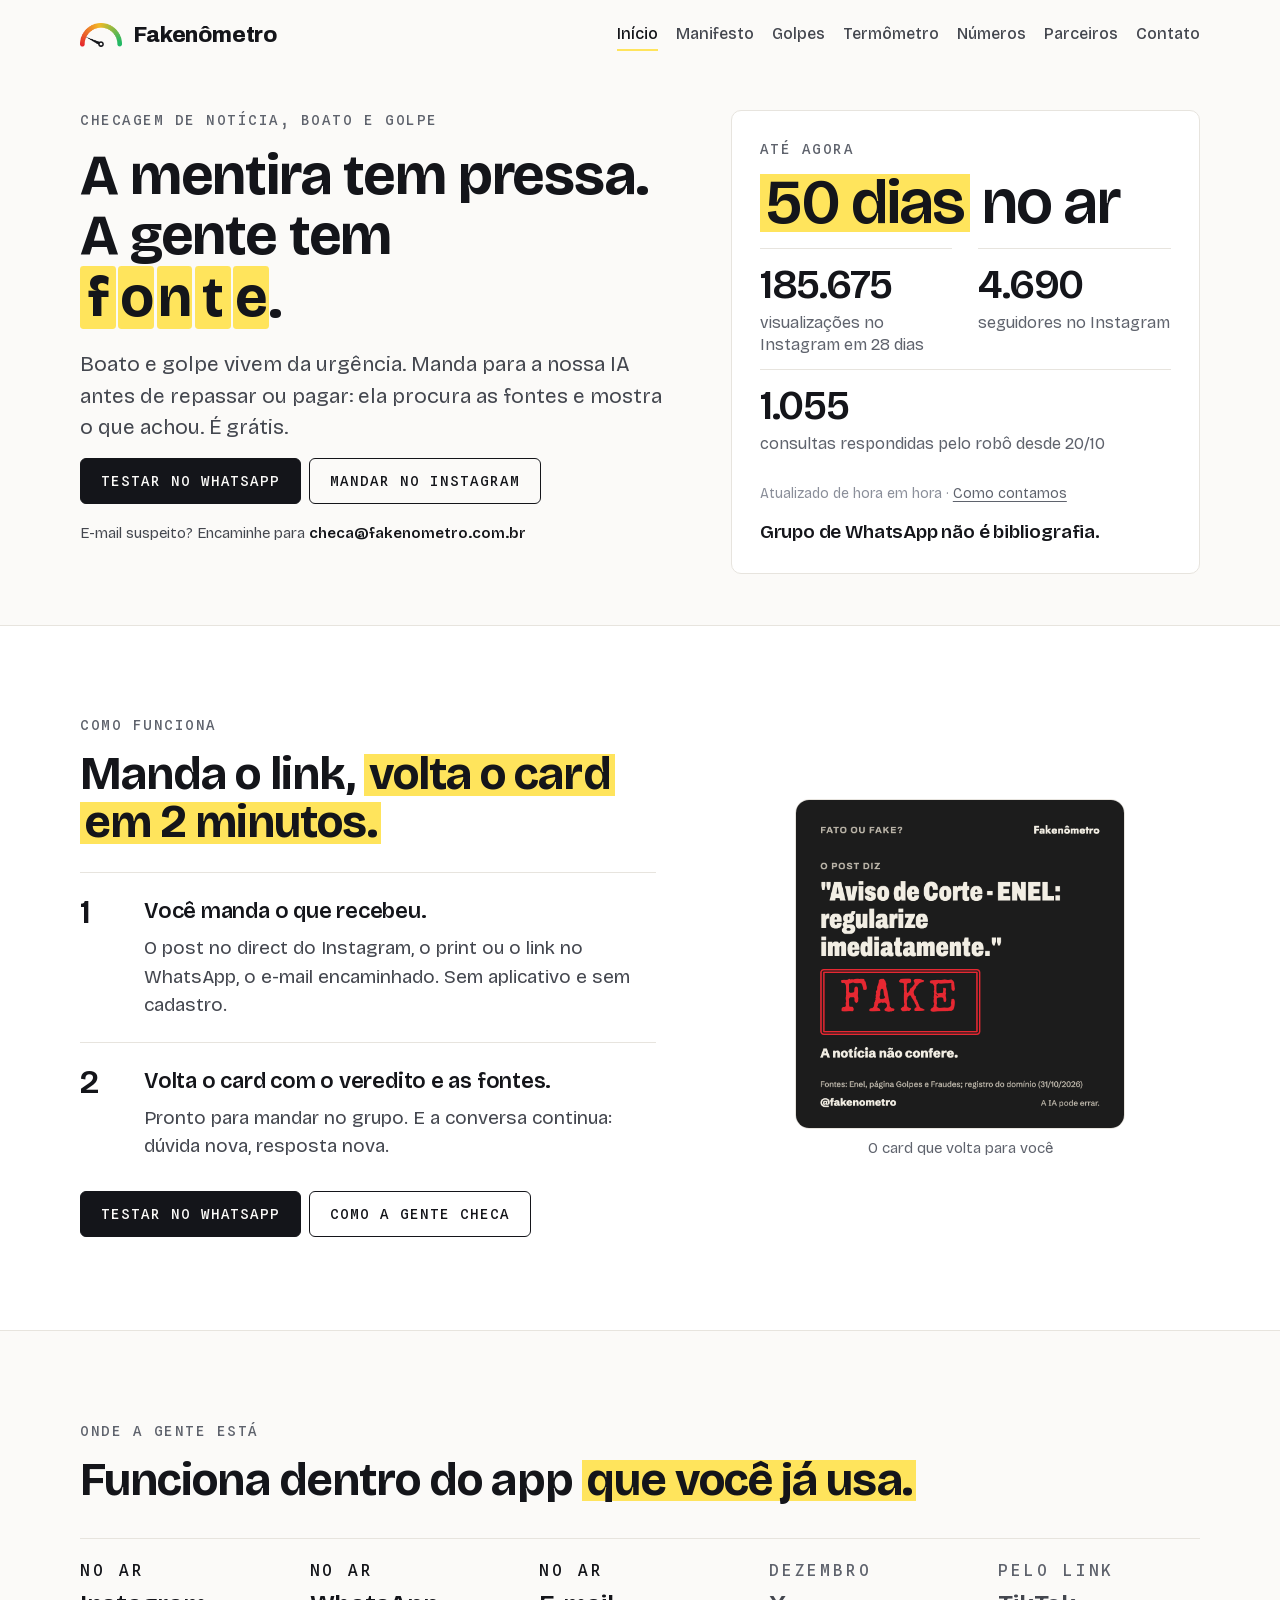
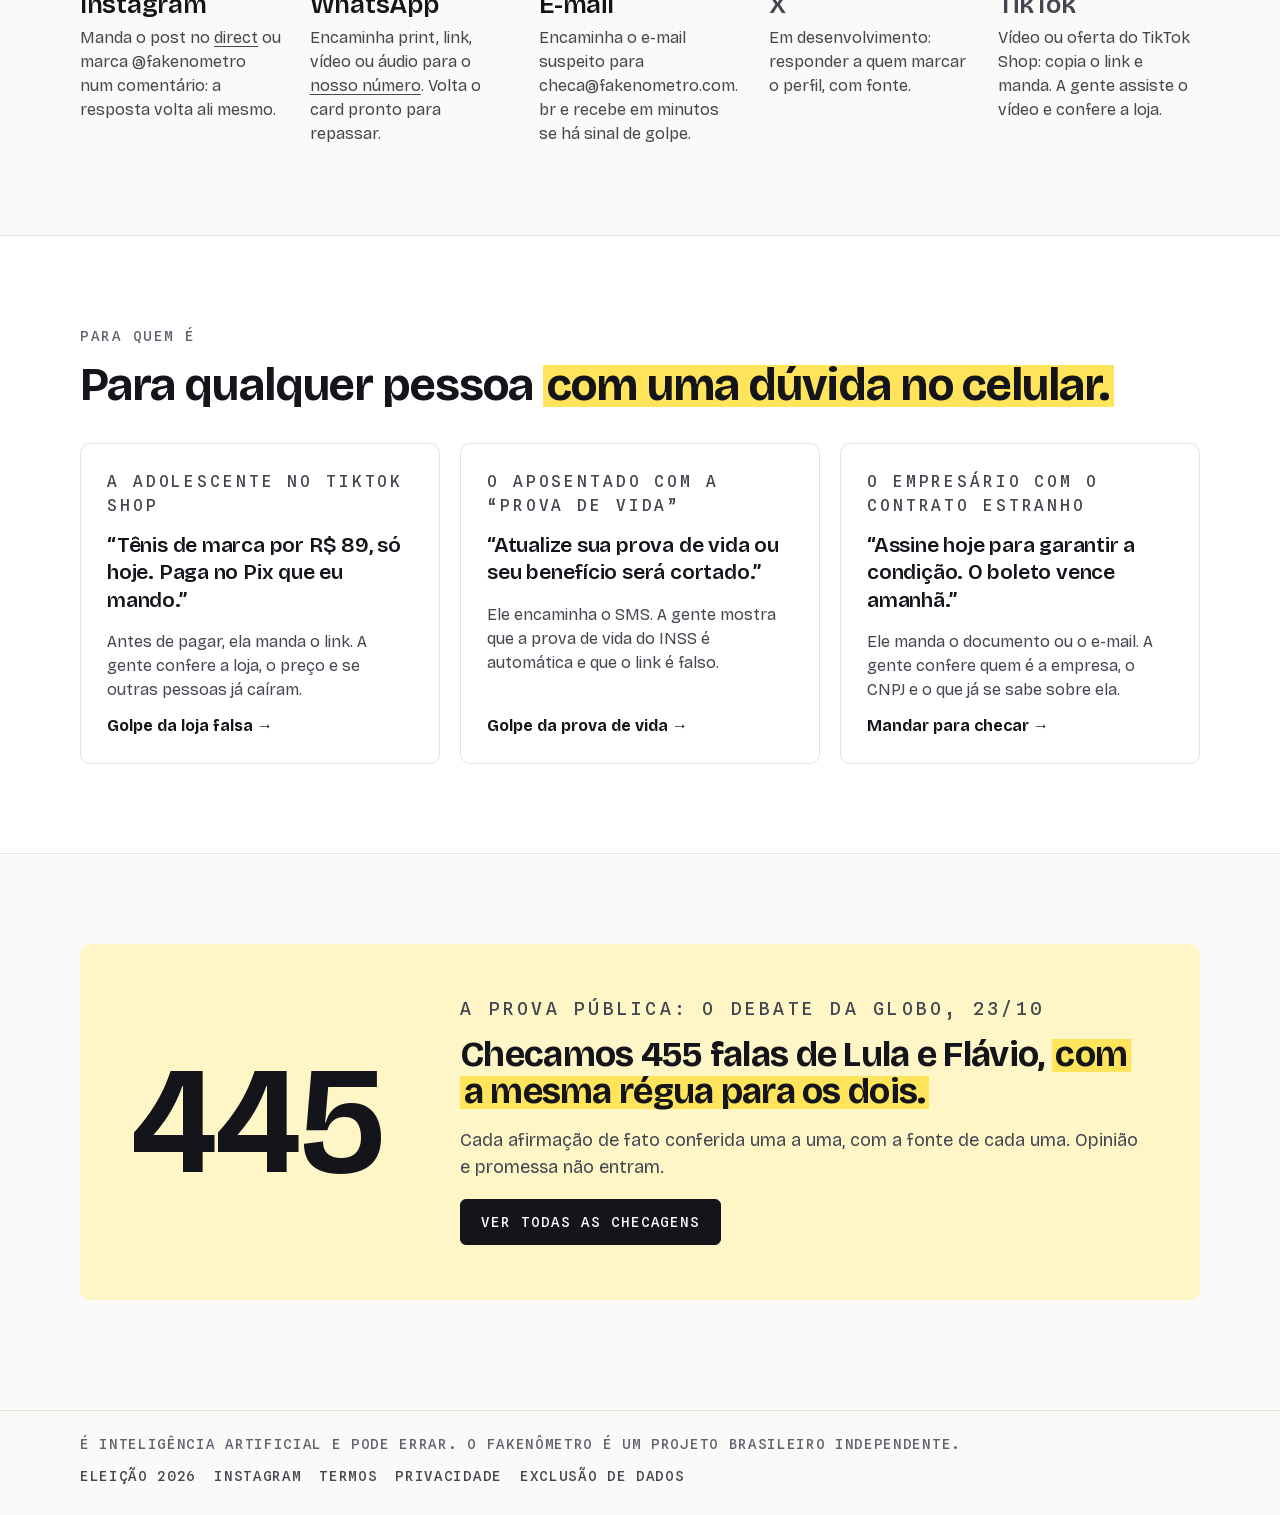
==== index.html @ 074a89de "Ajustes de 19/11 à tarde: notas em texto, Testa aí simples, rodapés menores, parceiros, contato; gol" ====
<!doctype html>
<html lang="pt-BR"><head><meta charset="utf-8">
<meta name="viewport" content="width=device-width,initial-scale=1">
<meta name="color-scheme" content="light only">
<title>Fakenômetro</title>
<meta name="facebook-domain-verification" content="pnf70wn1ixz6p786dz6t7g1vquiz16">
<meta name="description" content="Boato e golpe vivem da urgência. Manda para a nossa IA antes de repassar ou pagar: ela procura as fontes e mostra o que achou. É grátis.">
<meta property="og:title" content="Fakenômetro"><meta property="og:description" content="Boato e golpe vivem da urgência. Manda para a nossa IA antes de repassar ou pagar: ela procura as fontes e mostra o que achou. É grátis.">
<meta property="og:image" content="https://fakenometro.com.br/marca/capa.png">
<link rel="icon" href="/marca/icone-192.png"><link rel="apple-touch-icon" href="/marca/icone-192.png">
<script>document.documentElement.classList.add("js")</script>
<link rel="stylesheet" href="/marca/fontes/fontes.css">
<link rel="stylesheet" href="/estilo.css">
<script src="/site.js" defer></script>
</head><body>
<header class="topo"><a class="marca" href="/"><img src="/marca/termometro.png" alt="" width="42" height="24">Fakenômetro</a>
<nav class="menu" aria-label="Seções">
<a href="/" class="ativo">Início</a><a href="/manifesto">Manifesto</a><a href="/golpes/">Golpes</a><a href="/termometro/">Termômetro</a><a href="/numeros/">Números</a><a href="/parceiros/">Parceiros</a><a href="/contato/">Contato</a>
</nav></header>
<main>
<section class="capa"><div>
<p class="etiqueta">Checagem de notícia, boato e golpe</p>
<h1>A mentira tem pressa.<br>A gente tem <span class="letreiro-c"><span class="letreiro" id="fx" aria-label="fonte"><i>f</i><i>o</i><i>n</i><i>t</i><i>e</i></span>.</span></h1>
<p class="sub">Boato e golpe vivem da urgência. Manda para a nossa IA antes de repassar ou pagar: ela procura as fontes e mostra o que achou. É grátis.</p>
<a class="botao" href="https://wa.me/5511925338619">Testar no WhatsApp</a><a class="botao sec" href="https://ig.me/m/fakenometro">Mandar no Instagram</a>
<p class="mini" style="margin-top:14px;overflow-wrap:anywhere">E-mail suspeito? Encaminhe para <b>checa@fakenometro.com.br</b></p>
</div><div class="cx">
<p class="etiqueta">Até agora</p>
<div class="contagem">
<div><b><span class="mt"><span id="dias">33</span> dias</span> no ar</b></div>
<div><b id="vis">184.101</b><span>visualizações no Instagram em 28 dias</span></div>
<div><b id="seg">4.564</b><span>seguidores no Instagram</span></div>
<div style="grid-column:1/-1"><b id="cons">1.030</b><span>consultas respondidas pelo robô desde 20/10</span></div>
</div>
<p class="rod-q">Atualizado de hora em hora<span id="atual" hidden>18/11, 18:03</span> · <a href="/numeros/">Como contamos</a></p>
<p class="nota-t">Grupo de WhatsApp não é bibliografia.</p>
</div></section>

<section class="faixa branca"><div class="miolo como">
<div>
<p class="etiqueta">Como funciona</p>
<h2>Manda o link, <span class="mt">volta o card em 2 minutos.</span></h2>
<div class="passo-c" style="margin-top:26px"><span class="num">1</span><p><b>Você manda o que recebeu.</b>O post no direct do Instagram, o print ou o link no WhatsApp, o e-mail encaminhado. Sem aplicativo e sem cadastro.</p></div>
<div class="passo-c"><span class="num">2</span><p><b>Volta o card com o veredito e as fontes.</b>Pronto para mandar no grupo. E a conversa continua: dúvida nova, resposta nova.</p></div>
<a class="botao" href="https://wa.me/5511925338619" style="margin-top:8px">Testar no WhatsApp</a><a class="botao sec" href="/termometro/">Como a gente checa</a>
</div>
<div><figure class="card-ex"><img src="/marca/cards/card_fake.png" alt="Exemplo do card que o robô devolve" width="330"><figcaption>O card que volta para você</figcaption></figure></div>
</div></section>

<section class="faixa"><div class="miolo">
<p class="etiqueta">Onde a gente está</p>
<h2>Funciona dentro do app <span class="mt">que você já usa.</span></h2>
<div class="canais">
<div><p class="etiqueta">No ar</p><h3>Instagram</h3><p>Manda o post no <a href="https://ig.me/m/fakenometro">direct</a> ou marca @fakenometro num comentário: a resposta volta ali mesmo.</p></div>
<div><p class="etiqueta">No ar</p><h3>WhatsApp</h3><p>Encaminha print, link, vídeo ou áudio para o <a href="https://wa.me/5511925338619">nosso número</a>. Volta o card pronto para repassar.</p></div>
<div><p class="etiqueta">No ar</p><h3>E-mail</h3><p>Encaminha o e-mail suspeito para checa@fakenometro.com.br e recebe em minutos se há sinal de golpe.</p></div>
<div class="depois"><p class="etiqueta">Dezembro</p><h3>X</h3><p>Em desenvolvimento: responder a quem marcar o perfil, com fonte.</p></div>
<div class="depois"><p class="etiqueta">Pelo link</p><h3>TikTok</h3><p>Vídeo ou oferta do TikTok Shop: copia o link e manda. A gente assiste o vídeo e confere a loja.</p></div>
</div>
</div></section>

<section class="faixa branca"><div class="miolo">
<p class="etiqueta">Para quem é</p>
<h2>Para qualquer pessoa <span class="mt">com uma dúvida no celular.</span></h2>
<div class="pessoas">
<div class="pessoa sobe"><p class="etiqueta">A adolescente no TikTok Shop</p><p class="msg">“Tênis de marca por R$ 89, só hoje. Paga no Pix que eu mando.”</p><p>Antes de pagar, ela manda o link. A gente confere a loja, o preço e se outras pessoas já caíram.</p><a href="/golpes/#falsa-venda">Golpe da loja falsa</a></div>
<div class="pessoa sobe"><p class="etiqueta">O aposentado com a “prova de vida”</p><p class="msg">“Atualize sua prova de vida ou seu benefício será cortado.”</p><p>Ele encaminha o SMS. A gente mostra que a prova de vida do INSS é automática e que o link é falso.</p><a href="/golpes/#falsa-prova-de-vida">Golpe da prova de vida</a></div>
<div class="pessoa sobe"><p class="etiqueta">O empresário com o contrato estranho</p><p class="msg">“Assine hoje para garantir a condição. O boleto vence amanhã.”</p><p>Ele manda o documento ou o e-mail. A gente confere quem é a empresa, o CNPJ e o que já se sabe sobre ela.</p><a href="https://wa.me/5511925338619">Mandar para checar</a></div>
</div>
</div></section>

<section class="faixa"><div class="miolo"><div class="debate-p">
<p class="num" data-conta="455">455</p>
<div><p class="etiqueta">A prova pública: o debate da Globo, 23/10</p>
<h2>Checamos 455 falas de Lula e Flávio, <span class="mt">com a mesma régua para os dois.</span></h2>
<p>Cada afirmação de fato conferida uma a uma, com a fonte de cada uma. Opinião e promessa não entram.</p>
<a class="botao" href="/debate/">Ver todas as checagens</a></div>
</div></div></section>
</main>
<footer id="contato"><div class="miolo"><p>É inteligência artificial e pode errar. O Fakenômetro é um projeto brasileiro independente.</p>
<p><a href="/debate/">Eleição 2026</a><a href="https://www.instagram.com/fakenometro/">Instagram</a><a href="/termos">Termos</a><a href="/privacidade">Privacidade</a><a href="/exclusao-de-dados">Exclusão de dados</a></p></div></footer></body></html>
<script>
const P=["fonte","prova","documento","dado","registro","evidência"],F=document.getElementById("fx"),L="abcdefghijlmnoprstuvxz";let n=0;
const calmo=matchMedia("(prefers-reduced-motion:reduce)").matches;
function mostra(p){F.setAttribute("aria-label",p);if(calmo){F.innerHTML=[...p].map(c=>`<i>${c}</i>`).join("");return}
F.innerHTML=[...p].map(()=>`<i>${L[Math.random()*L.length|0]}</i>`).join("");[...F.children].forEach((c,k)=>{let g=0;const para=4+k*2;const t=setInterval(()=>{g++;if(g>=para){c.textContent=p[k];clearInterval(t)}else c.textContent=L[Math.random()*L.length|0]},35)})}
function roda(){n=(n+1)%P.length;mostra(P[n]);setTimeout(roda,P[n]==="fonte"?3000:1500)}
setTimeout(roda,2500);
const h=new Date(),e=i=>document.getElementById(i),N=x=>Math.round(x).toLocaleString("pt-BR");
e("dias").textContent=Math.floor((Date.UTC(h.getFullYear(),h.getMonth(),h.getDate())-Date.UTC(2026,9,17))/864e5);
fetch("/numeros/dados.json",{cache:"no-store"}).then(r=>r.json()).then(d=>{e("vis").textContent=N(d.t28.views);e("seg").textContent=N(d.seguidores);e("cons").textContent=N(d.total_publico);e("atual").textContent=d.atualizado_em.slice(8,10)+"/"+d.atualizado_em.slice(5,7)+", "+d.atualizado_em.slice(11,16)}).catch(()=>{});
</script>
---- marca/fontes/fontes.css ----
/* Fontes servidas pelo próprio site (19/11/2026), copiadas do Google Fonts (licenças OFL/Apache). */
/* Archivo 800 latin-ext */
@font-face {
  font-family: 'Archivo';
  font-style: normal;
  font-weight: 800;
  font-stretch: 100%;
  font-display: swap;
  src: url(archivo-800-latin-ext.woff2) format('woff2');
  unicode-range: U+0100-02BA, U+02BD-02C5, U+02C7-02CC, U+02CE-02D7, U+02DD-02FF, U+0304, U+0308, U+0329, U+1D00-1DBF, U+1E00-1E9F, U+1EF2-1EFF, U+2020, U+20A0-20AB, U+20AD-20C4, U+2113, U+2C60-2C7F, U+A720-A7FF;
}
/* Archivo 800 latin */
@font-face {
  font-family: 'Archivo';
  font-style: normal;
  font-weight: 800;
  font-stretch: 100%;
  font-display: swap;
  src: url(archivo-800-latin.woff2) format('woff2');
  unicode-range: U+0000-00FF, U+0131, U+0152-0153, U+02BB-02BC, U+02C6, U+02DA, U+02DC, U+0304, U+0308, U+0329, U+2000-206F, U+20AC, U+2122, U+2191, U+2193, U+2212, U+2215, U+FEFF, U+FFFD;
}
/* Bricolage Grotesque 400 latin-ext */
@font-face {
  font-family: 'Bricolage Grotesque';
  font-style: normal;
  font-weight: 400;
  font-stretch: 100%;
  font-display: swap;
  src: url(bricolage-grotesque-400-latin-ext.woff2) format('woff2');
  unicode-range: U+0100-02BA, U+02BD-02C5, U+02C7-02CC, U+02CE-02D7, U+02DD-02FF, U+0304, U+0308, U+0329, U+1D00-1DBF, U+1E00-1E9F, U+1EF2-1EFF, U+2020, U+20A0-20AB, U+20AD-20C4, U+2113, U+2C60-2C7F, U+A720-A7FF;
}
/* Bricolage Grotesque 400 latin */
@font-face {
  font-family: 'Bricolage Grotesque';
  font-style: normal;
  font-weight: 400;
  font-stretch: 100%;
  font-display: swap;
  src: url(bricolage-grotesque-400-latin.woff2) format('woff2');
  unicode-range: U+0000-00FF, U+0131, U+0152-0153, U+02BB-02BC, U+02C6, U+02DA, U+02DC, U+0304, U+0308, U+0329, U+2000-206F, U+20AC, U+2122, U+2191, U+2193, U+2212, U+2215, U+FEFF, U+FFFD;
}
/* Bricolage Grotesque 500 latin-ext */
@font-face {
  font-family: 'Bricolage Grotesque';
  font-style: normal;
  font-weight: 500;
  font-stretch: 100%;
  font-display: swap;
  src: url(bricolage-grotesque-400-latin-ext.woff2) format('woff2');
  unicode-range: U+0100-02BA, U+02BD-02C5, U+02C7-02CC, U+02CE-02D7, U+02DD-02FF, U+0304, U+0308, U+0329, U+1D00-1DBF, U+1E00-1E9F, U+1EF2-1EFF, U+2020, U+20A0-20AB, U+20AD-20C4, U+2113, U+2C60-2C7F, U+A720-A7FF;
}
/* Bricolage Grotesque 500 latin */
@font-face {
  font-family: 'Bricolage Grotesque';
  font-style: normal;
  font-weight: 500;
  font-stretch: 100%;
  font-display: swap;
  src: url(bricolage-grotesque-400-latin.woff2) format('woff2');
  unicode-range: U+0000-00FF, U+0131, U+0152-0153, U+02BB-02BC, U+02C6, U+02DA, U+02DC, U+0304, U+0308, U+0329, U+2000-206F, U+20AC, U+2122, U+2191, U+2193, U+2212, U+2215, U+FEFF, U+FFFD;
}
/* Bricolage Grotesque 600 latin-ext */
@font-face {
  font-family: 'Bricolage Grotesque';
  font-style: normal;
  font-weight: 600;
  font-stretch: 100%;
  font-display: swap;
  src: url(bricolage-grotesque-400-latin-ext.woff2) format('woff2');
  unicode-range: U+0100-02BA, U+02BD-02C5, U+02C7-02CC, U+02CE-02D7, U+02DD-02FF, U+0304, U+0308, U+0329, U+1D00-1DBF, U+1E00-1E9F, U+1EF2-1EFF, U+2020, U+20A0-20AB, U+20AD-20C4, U+2113, U+2C60-2C7F, U+A720-A7FF;
}
/* Bricolage Grotesque 600 latin */
@font-face {
  font-family: 'Bricolage Grotesque';
  font-style: normal;
  font-weight: 600;
  font-stretch: 100%;
  font-display: swap;
  src: url(bricolage-grotesque-400-latin.woff2) format('woff2');
  unicode-range: U+0000-00FF, U+0131, U+0152-0153, U+02BB-02BC, U+02C6, U+02DA, U+02DC, U+0304, U+0308, U+0329, U+2000-206F, U+20AC, U+2122, U+2191, U+2193, U+2212, U+2215, U+FEFF, U+FFFD;
}
/* Bricolage Grotesque 700 latin-ext */
@font-face {
  font-family: 'Bricolage Grotesque';
  font-style: normal;
  font-weight: 700;
  font-stretch: 100%;
  font-display: swap;
  src: url(bricolage-grotesque-400-latin-ext.woff2) format('woff2');
  unicode-range: U+0100-02BA, U+02BD-02C5, U+02C7-02CC, U+02CE-02D7, U+02DD-02FF, U+0304, U+0308, U+0329, U+1D00-1DBF, U+1E00-1E9F, U+1EF2-1EFF, U+2020, U+20A0-20AB, U+20AD-20C4, U+2113, U+2C60-2C7F, U+A720-A7FF;
}
/* Bricolage Grotesque 700 latin */
@font-face {
  font-family: 'Bricolage Grotesque';
  font-style: normal;
  font-weight: 700;
  font-stretch: 100%;
  font-display: swap;
  src: url(bricolage-grotesque-400-latin.woff2) format('woff2');
  unicode-range: U+0000-00FF, U+0131, U+0152-0153, U+02BB-02BC, U+02C6, U+02DA, U+02DC, U+0304, U+0308, U+0329, U+2000-206F, U+20AC, U+2122, U+2191, U+2193, U+2212, U+2215, U+FEFF, U+FFFD;
}
/* Special Elite 400 latin-ext */
@font-face {
  font-family: 'Special Elite';
  font-style: normal;
  font-weight: 400;
  font-display: swap;
  src: url(special-elite-400-latin-ext.woff2) format('woff2');
  unicode-range: U+0100-02BA, U+02BD-02C5, U+02C7-02CC, U+02CE-02D7, U+02DD-02FF, U+0304, U+0308, U+0329, U+1D00-1DBF, U+1E00-1E9F, U+1EF2-1EFF, U+2020, U+20A0-20AB, U+20AD-20C4, U+2113, U+2C60-2C7F, U+A720-A7FF;
}
/* Special Elite 400 latin */
@font-face {
  font-family: 'Special Elite';
  font-style: normal;
  font-weight: 400;
  font-display: swap;
  src: url(special-elite-400-latin.woff2) format('woff2');
  unicode-range: U+0000-00FF, U+0131, U+0152-0153, U+02BB-02BC, U+02C6, U+02DA, U+02DC, U+0304, U+0308, U+0329, U+2000-206F, U+20AC, U+2122, U+2191, U+2193, U+2212, U+2215, U+FEFF, U+FFFD;
}
/* Spline Sans Mono 400 latin-ext */
@font-face {
  font-family: 'Spline Sans Mono';
  font-style: normal;
  font-weight: 400;
  font-display: swap;
  src: url(spline-sans-mono-400-latin-ext.woff2) format('woff2');
  unicode-range: U+0100-02BA, U+02BD-02C5, U+02C7-02CC, U+02CE-02D7, U+02DD-02FF, U+0304, U+0308, U+0329, U+1D00-1DBF, U+1E00-1E9F, U+1EF2-1EFF, U+2020, U+20A0-20AB, U+20AD-20C4, U+2113, U+2C60-2C7F, U+A720-A7FF;
}
/* Spline Sans Mono 400 latin */
@font-face {
  font-family: 'Spline Sans Mono';
  font-style: normal;
  font-weight: 400;
  font-display: swap;
  src: url(spline-sans-mono-400-latin.woff2) format('woff2');
  unicode-range: U+0000-00FF, U+0131, U+0152-0153, U+02BB-02BC, U+02C6, U+02DA, U+02DC, U+0304, U+0308, U+0329, U+2000-206F, U+20AC, U+2122, U+2191, U+2193, U+2212, U+2215, U+FEFF, U+FFFD;
}
/* Spline Sans Mono 500 latin-ext */
@font-face {
  font-family: 'Spline Sans Mono';
  font-style: normal;
  font-weight: 500;
  font-display: swap;
  src: url(spline-sans-mono-400-latin-ext.woff2) format('woff2');
  unicode-range: U+0100-02BA, U+02BD-02C5, U+02C7-02CC, U+02CE-02D7, U+02DD-02FF, U+0304, U+0308, U+0329, U+1D00-1DBF, U+1E00-1E9F, U+1EF2-1EFF, U+2020, U+20A0-20AB, U+20AD-20C4, U+2113, U+2C60-2C7F, U+A720-A7FF;
}
/* Spline Sans Mono 500 latin */
@font-face {
  font-family: 'Spline Sans Mono';
  font-style: normal;
  font-weight: 500;
  font-display: swap;
  src: url(spline-sans-mono-400-latin.woff2) format('woff2');
  unicode-range: U+0000-00FF, U+0131, U+0152-0153, U+02BB-02BC, U+02C6, U+02DA, U+02DC, U+0304, U+0308, U+0329, U+2000-206F, U+20AC, U+2122, U+2191, U+2193, U+2212, U+2215, U+FEFF, U+FFFD;
}
---- estilo.css ----
/* Identidade do deck (Runway amarela), aplicada ao site. Proposta de 17/11 para a Roberta aprovar.
   Fontes: Bricolage Grotesque (texto) e Spline Sans Mono (rótulos). Na prévia vêm do Google Fonts;
   no site no ar devem ser servidas de /marca/fontes, como as de hoje. */
:root{color-scheme:light only;--papel:#FBFAF8;--branco:#FFFFFF;--tinta:#14151A;--corpo:#44474F;--cinza:#8A8E99;--linha:#E7E4DE;--tracejado:#C9C5BD;
--amarelo:#FFE45C;--calmo:#FFF6C7;--neutro:#F1EFEA;--texto:#14151A;--apagado:#8A8E99;--cartao:#FFFFFF;
--termo:linear-gradient(90deg,#D8412F,#E9A23B,#F2D34B,#7FC79A,#2F7D4F);
--sans:'Bricolage Grotesque',-apple-system,"Segoe UI",Roboto,Arial,sans-serif;--mono:'Spline Sans Mono',ui-monospace,Menlo,monospace}
*{box-sizing:border-box}html{-webkit-text-size-adjust:100%;scroll-behavior:smooth}
body{margin:0;background:var(--papel);color:var(--tinta);font:400 18px/1.5 var(--sans);overflow-x:hidden}
a{color:inherit;text-underline-offset:3px;text-decoration-thickness:1px}b,strong{font-weight:600;color:var(--tinta)}
p{margin:0 0 14px}

/* topo: marca à esquerda, menu à direita */
.topo{max-width:1160px;margin:0 auto;padding:18px 20px;display:flex;justify-content:space-between;align-items:center;gap:20px}
.marca{display:flex;align-items:center;gap:11px;font:600 22px var(--sans);letter-spacing:-.01em;text-decoration:none;color:var(--tinta);flex:none}
.marca img{width:36px;height:36px;border-radius:8px;display:block}
.menu{display:flex;flex-wrap:wrap;justify-content:flex-end;gap:4px 18px;font:500 12px var(--mono);letter-spacing:.14em;text-transform:uppercase}
.menu a{text-decoration:none;color:var(--corpo);padding:6px 0;border-bottom:2px solid transparent}
.menu a:hover{color:var(--tinta);border-bottom-color:var(--linha)}
.menu a.ativo{color:var(--tinta);border-bottom-color:var(--amarelo)}
.topo+.regua{max-width:1160px;margin:0 auto;border-top:1.5px solid var(--linha)}

/* tipografia */
h1,h2,h3{font-family:var(--sans);font-weight:700;letter-spacing:-.02em;line-height:1.04;margin:0;color:var(--tinta)}
h1{font-size:clamp(38px,5.2vw,68px);margin-bottom:20px}
h2{font-size:clamp(30px,3.6vw,48px);margin-bottom:16px}
h3{font-size:clamp(20px,2vw,24px);font-weight:600;letter-spacing:-.01em;margin-bottom:8px}
.etiqueta{font:500 12px/1.5 var(--mono);letter-spacing:.18em;text-transform:uppercase;color:var(--cinza);margin:0 0 14px}
.sub{font-size:clamp(18px,1.7vw,21px);line-height:1.5;color:var(--corpo);max-width:640px;margin:0 0 22px}
.mini{font-size:15px;color:var(--corpo)}
.fontes{font:400 12px/1.6 var(--mono);letter-spacing:.04em;color:var(--cinza)}
.fontes a{color:var(--corpo)}
.mao{font:500 12px/1.5 var(--mono);letter-spacing:.16em;text-transform:uppercase;color:var(--corpo);margin:14px 0 0}
.num{font-weight:600;letter-spacing:-.03em;line-height:1}

/* marca-texto amarelo: o único acento */
.mt{background:linear-gradient(transparent 14%,var(--amarelo) 14%,var(--amarelo) 90%,transparent 90%) no-repeat 0 0/100% 100%;padding:0 .1em;-webkit-box-decoration-break:clone;box-decoration-break:clone;color:var(--tinta);transition:background-size .7s cubic-bezier(.2,.7,.2,1)}
.nc{text-decoration:line-through;text-decoration-thickness:.08em;color:var(--corpo)}
.js .mt:not(.vis){background-size:0 100%}

/* movimento */
.sobe{transition:opacity .6s,transform .6s cubic-bezier(.2,.7,.2,1)}.js .sobe:not(.vis){opacity:0;transform:translateY(20px)}
.bate{display:inline-block;transition:transform .28s cubic-bezier(.3,1.6,.5,1),opacity .15s}.js .bate:not(.vis){opacity:0;transform:scale(1.6)}

/* selos */
.selo-f{display:inline-block;font:500 14px/1 var(--mono);letter-spacing:.18em;text-transform:uppercase;color:var(--papel);background:var(--tinta);padding:8px 12px;border-radius:4px}
.selo-g{color:var(--tinta);background:var(--branco);border:1.5px solid var(--tinta)}

/* botões */
.botao{display:inline-block;background:var(--tinta);color:var(--papel);font:500 13px var(--mono);letter-spacing:.14em;text-transform:uppercase;text-decoration:none;padding:14px 20px;margin:4px 8px 4px 0;border:1.5px solid var(--tinta);border-radius:6px;cursor:pointer}
.botao:hover{background:#2A2C33}.botao.sec{background:transparent;color:var(--tinta)}.botao.sec:hover{background:var(--branco)}

/* faixas e miolo */
.faixa{padding:clamp(48px,7vw,96px) 0;border-top:1.5px solid var(--linha)}.faixa.branca{background:var(--branco)}
.miolo{max-width:1160px;margin:0 auto;padding:0 20px}
.f-escura{background:var(--tinta);color:var(--papel)}.f-escura h1,.f-escura h2,.f-escura h3,.f-escura b{color:var(--papel)}.f-escura .etiqueta{color:var(--cinza)}
.f-clara,.f-amarela{background:var(--branco)}

/* capa (o primeiro bloco de cada página) */
.capa{display:grid;grid-template-columns:1.25fr 1fr;gap:64px;max-width:1160px;margin:0 auto;padding:clamp(36px,6vw,80px) 20px clamp(30px,4vw,56px);align-items:center}
.capa h1{font-size:clamp(38px,5vw,64px)}.capa .sub{margin-bottom:10px}
.cx{background:var(--branco);border:1.5px solid var(--linha);border-radius:10px;padding:clamp(18px,2.2vw,30px)}
.cx .etiqueta{margin-bottom:10px}.cx .fontes{margin:0}

/* números grandes */
.grande-n{display:grid;grid-template-columns:repeat(auto-fit,minmax(min(170px,45%),1fr));gap:0 28px}
.grande-n>div{border-top:1.5px solid var(--linha);padding:16px 0 14px}
.grande-n b{display:block;font:600 clamp(32px,3.6vw,46px)/1 var(--sans);letter-spacing:-.03em}
.grande-n span{display:block;font:500 11px/1.5 var(--mono);letter-spacing:.14em;text-transform:uppercase;color:var(--cinza);margin-top:8px}

/* termômetro */
.termo{height:22px;border-radius:11px;background:var(--termo);position:relative;margin:22px 0 8px}
.termo i{position:absolute;top:-8px;bottom:-8px;width:7px;background:var(--tinta);border-radius:4px;transform:translateX(-50%);transition:left .45s cubic-bezier(.3,1.3,.5,1)}
.termo-pontas{display:flex;justify-content:space-between;font:500 11px var(--mono);letter-spacing:.16em;text-transform:uppercase;color:var(--cinza)}
.pontos{display:flex;flex-wrap:wrap;gap:8px;margin:12px 0}
.ponto{font:600 16px/1.15 var(--sans);padding:10px 12px;border:1.5px solid var(--tinta);border-radius:6px;cursor:pointer;background:var(--amarelo);color:var(--tinta);min-width:120px;text-align:left}
.ponto small{font:500 10px var(--mono);letter-spacing:.08em;text-transform:uppercase}
.ponto[data-e=nao]{background:var(--branco);text-decoration:line-through}.ponto[data-e=sem]{background:var(--neutro)}
.cx .pontos{display:grid;grid-template-columns:repeat(6,minmax(0,1fr));gap:6px;margin:0}.cx .ponto{grid-column:span 2;font-size:14px;padding:7px 9px;min-width:0}.cx .ponto:nth-child(n+4){grid-column:span 3}
.cx .mini{margin:10px 0 0}.cx .mini b{color:var(--tinta)}
.cards img{width:100%;height:auto;display:block;border:1.5px solid var(--linha);border-radius:8px}
.cards figure h3{margin:14px 0 6px}.cards figure{font-size:15px;color:var(--corpo)}

/* abas dentro da página */
.abas-p{display:flex;flex-wrap:wrap;gap:4px 22px;max-width:1160px;margin:0 auto;padding:8px 20px 0;border-top:1.5px solid var(--linha);font:500 12px var(--mono);letter-spacing:.14em;text-transform:uppercase}
.abas-p button{font:inherit;letter-spacing:inherit;text-transform:inherit;color:var(--cinza);background:transparent;border:0;border-bottom:3px solid transparent;padding:12px 0;cursor:pointer}
.abas-p button.on{color:var(--tinta);border-color:var(--amarelo)}
[data-aba],.corpo-p{max-width:1160px;margin:0 auto;padding:28px 20px 40px}.js [data-aba][hidden]{display:none}[data-aba] .sub{font-size:17px}
.quatro{display:grid;grid-template-columns:repeat(4,minmax(0,1fr));gap:28px;font-size:16px;color:var(--corpo)}.quatro h3{margin:10px 0 6px}
.passo-n{font:600 26px/1 var(--sans);color:var(--tinta)}

/* quatro provas: a linha que se preenche */
.provas{position:relative;margin-top:34px}
.provas .trilho{position:absolute;left:0;right:0;top:10px;height:3px;background:var(--linha)}
.provas .trilho i{display:block;height:3px;width:0;background:var(--tinta);transition:width 1s ease}
.provas .passos{display:grid;grid-template-columns:repeat(4,minmax(0,1fr));gap:32px;position:relative}
.provas .p{cursor:pointer;opacity:.2;transform:translateY(8px);transition:opacity .55s,transform .55s}
.provas .p.on{opacity:1;transform:none}
.provas .ponto-l{display:block;width:23px;height:23px;border-radius:50%;background:var(--branco);border:3px solid var(--linha);transition:background .4s,border-color .4s;margin-bottom:22px}
.provas .p.on .ponto-l{background:var(--tinta);border-color:var(--tinta)}
.provas .p b{display:block;font:600 14px var(--mono);letter-spacing:.1em;color:var(--cinza)}
.provas .p h3{font-size:clamp(22px,2.2vw,28px);margin:8px 0 8px}
.provas .p span{display:block;font-size:16px;line-height:1.5;color:var(--corpo)}
.provas .depois{border-top:1.5px solid var(--linha);margin-top:30px;padding-top:18px;font-size:17px;color:var(--corpo);opacity:0;transition:opacity .7s}
.provas .depois.on{opacity:1}
.provas .de-novo{margin-top:18px}

/* golpes */
.filtros{display:flex;flex-wrap:wrap;gap:8px;margin:0 0 10px}
.filtros input,.filtros select{font:400 16px var(--sans);padding:12px 14px;border:1.5px solid var(--linha);border-radius:6px;background:var(--branco);color:var(--tinta);max-width:100%}
.filtros input:focus,.filtros select:focus{outline:2px solid var(--tinta);outline-offset:1px}
.filtros input{flex:1;min-width:170px}
.golpe{border:1.5px solid var(--linha);border-radius:10px;background:var(--branco);margin:0 0 10px;overflow:hidden}
.golpe summary{padding:16px 20px;display:flex;justify-content:space-between;gap:16px;align-items:center;cursor:pointer;list-style:none}
.golpe summary::-webkit-details-marker{display:none}
.golpe summary p{margin:0 0 6px;font:500 11px var(--mono);letter-spacing:.14em;text-transform:uppercase;color:var(--cinza)}
.golpe summary h2{margin:0;font-size:clamp(21px,2.2vw,27px)}
.golpe[open] summary,.golpe details[open] summary{border-bottom:1.5px solid var(--linha)}
.golpe .corpo{padding:20px;color:var(--corpo)}.golpe h3{margin:22px 0 10px;font:500 12px var(--mono);letter-spacing:.16em;text-transform:uppercase;color:var(--cinza)}
.golpe .corpo>p:first-child{color:var(--tinta);font-size:22px!important;font-weight:600!important;letter-spacing:-.01em;line-height:1.3}
.sinais{list-style:none;padding:0;margin:0;display:grid;grid-template-columns:repeat(auto-fit,minmax(min(220px,100%),1fr));gap:22px}
.sinais li{border-top:1.5px solid var(--tinta);padding-top:12px;font-size:16px}
.sinais b{display:block;font:600 18px/1.2 var(--sans);margin-bottom:6px}
.sinais i{display:block;font:500 12px var(--mono);letter-spacing:.1em;color:var(--cinza);font-style:normal;margin-bottom:6px}
.fazer{font:600 clamp(20px,2.3vw,26px)/1.3 var(--sans);letter-spacing:-.01em;color:var(--tinta);margin:0 0 10px}
.nao-achou{margin:30px 0 10px;font-size:18px;color:var(--corpo)}

/* números (página) */
.colunas{display:flex;align-items:flex-end;gap:2px;height:120px;border-bottom:1.5px solid var(--tinta);margin-top:14px}
.colunas span{flex:1;background:var(--tinta);min-height:2px;border-radius:2px 2px 0 0;cursor:pointer}.colunas span:hover,.colunas span.aqui{background:var(--amarelo)}
.leitura{font:500 12px var(--mono);letter-spacing:.08em;min-height:22px;margin-top:8px;color:var(--corpo)}
.painel{background:var(--branco);border:1.5px solid var(--linha);border-radius:10px;padding:18px 20px;margin-top:14px}
.eixo{display:flex;justify-content:space-between;font:500 11px var(--mono);letter-spacing:.08em;margin-top:6px;color:var(--cinza)}
table{font-size:15px}th{font:500 11px var(--mono);letter-spacing:.14em;text-transform:uppercase;color:var(--cinza);border-bottom:1.5px solid var(--tinta);padding:8px 6px}td{border-bottom:1.5px solid var(--linha);padding:8px 6px}
.capas-top{display:grid;grid-template-columns:repeat(4,minmax(0,1fr));gap:16px}.capas-top a{display:block;color:inherit;text-decoration:none}.capas-top img{display:block;width:100%;height:auto;aspect-ratio:3/4;object-fit:cover;background:var(--neutro);border-radius:8px}.capas-top span{display:block;font:600 24px var(--sans);letter-spacing:-.02em;margin-top:8px}.capas-top .fontes{grid-column:1/-1;margin:0}

/* debate e laminas */
.carrossel{display:grid;grid-template-columns:repeat(4,minmax(0,1fr));gap:16px}
.reel{display:block;transition:transform .2s;border:1.5px solid var(--linha);border-radius:8px;overflow:hidden}.reel:hover{transform:translateY(-4px)}.reel img{display:block;width:100%;height:auto;aspect-ratio:3/4;object-fit:cover}
.grade{display:grid;grid-template-columns:repeat(auto-fit,minmax(min(280px,100%),1fr));gap:16px}
.lamina{background:var(--branco);color:var(--tinta);border:1.5px solid var(--linha);border-radius:10px;padding:20px;display:flex;flex-direction:column;gap:10px}
.lamina.esc{background:var(--tinta);color:var(--papel);border-color:var(--tinta)}.lamina.esc .mini{color:#C9CBD1}
.lamina .topo-l{display:flex;justify-content:space-between;font:500 11px var(--mono);letter-spacing:.14em;text-transform:uppercase;color:var(--cinza)}
.lamina .topo-l i{font:inherit;font-style:normal}
.lamina .frase-l{font:600 clamp(19px,1.8vw,22px)/1.25 var(--sans);letter-spacing:-.01em}
.lamina .rod-l{margin-top:auto;font:400 11px/1.5 var(--mono);letter-spacing:.04em;color:var(--cinza)}
.lamina .grande-n>div{border-top:0}.lamina .grande-n b{font-size:72px!important}
.lamina.esc .selo-f{background:var(--amarelo);color:var(--tinta)}

/* início */
.letreiro{display:inline-flex;gap:.04em;vertical-align:.02em}.letreiro i{display:inline-block;width:.62em;text-align:center;font-style:normal;background:var(--amarelo);border-radius:.06em;line-height:1.1}
.letreiro-c{display:inline-block;min-width:6.4em}
.contagem{display:grid;grid-template-columns:1fr 1fr;gap:0 26px}
.contagem>div{border-top:1.5px solid var(--linha);padding:16px 0 14px}
.contagem>div:first-child{grid-column:1/-1;border-top:0;padding-top:0}
.contagem b{display:block;font:600 clamp(30px,3.2vw,42px)/1 var(--sans);letter-spacing:-.03em}
.contagem>div:first-child b{font-size:clamp(44px,5vw,64px)}
.contagem>div>span{display:block;font:500 11px/1.5 var(--mono);letter-spacing:.12em;text-transform:uppercase;color:var(--cinza);margin-top:8px}
.como{display:grid;grid-template-columns:1.2fr 1fr;gap:64px;align-items:center}
.passo-c{display:grid;grid-template-columns:56px 1fr;gap:8px;border-top:1.5px solid var(--linha);padding:22px 0}
.passo-c .num{font-size:34px}.passo-c p{margin:0;font-size:19px;color:var(--corpo)}.passo-c p b{display:block;font-size:22px;margin-bottom:6px;letter-spacing:-.01em}
.video-vaga{aspect-ratio:9/18.5;max-height:620px;margin:0 auto;border:1.5px dashed var(--tracejado);border-radius:30px;display:flex;align-items:center;justify-content:center;text-align:center;padding:30px;font:500 12px/1.6 var(--mono);letter-spacing:.14em;text-transform:uppercase;color:var(--cinza);background:var(--branco)}
.canais{display:grid;grid-template-columns:repeat(5,minmax(0,1fr));gap:28px;margin-top:34px}
.canais>div{border-top:1.5px solid var(--tinta);padding-top:16px}.canais>div.depois{border-top-color:var(--tracejado)}
.canais .etiqueta{margin-bottom:8px;color:var(--tinta)}.canais .depois .etiqueta{color:var(--cinza)}
.canais h3{font-size:26px}.canais .depois h3{color:var(--corpo)}
.canais p{font-size:16px;color:var(--corpo);margin:0}
.pessoas{display:grid;grid-template-columns:repeat(3,minmax(0,1fr));gap:20px;margin-top:34px}
.pessoa{background:var(--branco);border:1.5px solid var(--linha);border-radius:10px;padding:26px;display:flex;flex-direction:column}
.pessoa .msg{font:600 21px/1.3 var(--sans);letter-spacing:-.01em;color:var(--tinta);margin:0 0 16px}
.pessoa p{font-size:16px;color:var(--corpo)}
.pessoa a{margin-top:auto;font:500 12px var(--mono);letter-spacing:.14em;text-transform:uppercase;color:var(--tinta);text-decoration:none;border-bottom:2px solid var(--amarelo);align-self:flex-start;padding-bottom:2px}
.debate-p{display:grid;grid-template-columns:auto 1fr;gap:56px;align-items:center;background:var(--calmo);border-radius:10px;padding:clamp(26px,4vw,52px)}
.debate-p .num{color:var(--tinta);margin:0;font-size:clamp(90px,12vw,170px)}
.debate-p h2{font-size:clamp(26px,2.8vw,36px)}.debate-p p{color:var(--corpo);font-size:18px}

/* parceiros */
.tres{display:grid;grid-template-columns:repeat(3,minmax(0,1fr));gap:28px;margin-top:30px}
.tres>div{border-top:1.5px solid var(--tinta);padding-top:16px}.tres p{font-size:16px;color:var(--corpo)}
.etapas{counter-reset:e;display:grid;grid-template-columns:repeat(3,minmax(0,1fr));gap:20px;margin-top:30px}
.etapas>div{background:var(--branco);border:1.5px solid var(--linha);border-radius:10px;padding:24px}.etapas p{font-size:16px;color:var(--corpo);margin:0}
.bloco{background:var(--calmo);border-radius:10px;padding:clamp(22px,3vw,36px)}
.regras-l{list-style:none;padding:0;margin:22px 0 0}.regras-l li{border-top:1.5px solid rgba(20,21,26,.12);padding:14px 0;font-size:18px;color:var(--corpo)}.regras-l b{color:var(--tinta)}

/* páginas legais */
.legal{color:var(--corpo)}.legal h1{font-size:clamp(34px,4.4vw,52px)}.legal h2{font-size:26px;margin-top:36px}.legal h3{font-size:20px;margin-top:24px}.legal li{margin-bottom:6px}

/* rodapé */
footer{border-top:1.5px solid var(--linha);margin-top:20px}
footer .miolo{display:flex;justify-content:space-between;flex-wrap:wrap;gap:10px 30px;padding-top:22px;padding-bottom:28px;font:500 11px/1.6 var(--mono);letter-spacing:.12em;text-transform:uppercase;color:var(--cinza)}
footer p{margin:0}footer a{color:var(--corpo);text-decoration:none;margin-left:18px}footer a:first-child{margin-left:0}footer a:hover{color:var(--tinta)}

@media(max-width:900px){.capa,.como{grid-template-columns:1fr;gap:30px}.quatro,.provas .passos{grid-template-columns:repeat(2,minmax(0,1fr))}.provas .trilho{display:none}.provas .p{opacity:1;transform:none}.canais{grid-template-columns:repeat(2,minmax(0,1fr))}.pessoas,.tres,.etapas{grid-template-columns:1fr}.debate-p{grid-template-columns:1fr;gap:10px}.carrossel,.capas-top{grid-template-columns:repeat(2,minmax(0,1fr))}.video-vaga{max-height:460px}}
@media(max-width:700px){.topo{flex-direction:column;align-items:flex-start;gap:10px}.menu{justify-content:flex-start;flex-wrap:nowrap;overflow-x:auto;max-width:100%;gap:16px;-webkit-overflow-scrolling:touch}.menu a{white-space:nowrap}footer a{margin:0 14px 0 0}}
@media (prefers-reduced-motion:reduce){*{transition:none!important;scroll-behavior:auto!important}.js .sobe,.js .bate{opacity:1!important;transform:none!important}.js .mt{background-size:100% 100%!important}.provas .p{opacity:1!important;transform:none!important}}

/* manifesto: coluna de leitura, destaques em frases inteiras */
.manifesto{max-width:780px;margin:0 auto;padding:clamp(30px,5vw,70px) 20px 80px;font-size:clamp(18px,1.5vw,20px);line-height:1.65;color:var(--corpo)}
.manifesto h1{font-size:clamp(46px,8vw,88px);line-height:.98;margin:0 0 40px}
.manifesto p{margin:0 0 24px}
.g0,.g1,.g2{display:block;font-family:var(--sans);font-weight:700;letter-spacing:-.02em;color:var(--tinta)}
.g0{font-size:clamp(36px,5.6vw,60px);line-height:1.05;margin:52px 0}
.g1,.g2{font-size:clamp(26px,3.4vw,36px);line-height:1.15;margin:34px 0}
.g1{background:linear-gradient(transparent 14%,var(--amarelo) 14%,var(--amarelo) 90%,transparent 90%);display:inline;-webkit-box-decoration-break:clone;box-decoration-break:clone;padding:0 .1em}
.n{font-weight:600;color:var(--tinta)}
.assina{font-style:italic;font-size:16px;margin-top:40px}
.golpe .mao{text-transform:none;letter-spacing:.02em;font-size:14px;color:var(--corpo)}
.canais p,.pessoa p{overflow-wrap:anywhere}

/* Identidade fechada pela Roberta em 19/11/2026 (sessão IDENTIDADE) */
:root{--cinza:#5F636D;--pessego:#FFC9A3;--fake:#E62832;--carimbo:#1C1C1C}
.marca{font:800 22px 'Archivo',var(--sans);letter-spacing:-.01em}
.menu{font:500 16px var(--sans);letter-spacing:0;text-transform:none}
.etiqueta,.fontes,.botao,.selo-f,.grande-n span,.termo-pontas,.golpe summary p,.golpe h3,.sinais i,.eixo,th,.lamina .topo-l,.lamina .rod-l,.contagem>div>span,footer .miolo,.provas .p b,.ponto small{font-size:14px}
.nc{background:linear-gradient(transparent 14%,var(--pessego) 14%,var(--pessego) 90%,transparent 90%);color:var(--tinta);padding:0 .1em;text-decoration:line-through;text-decoration-thickness:.08em;-webkit-box-decoration-break:clone;box-decoration-break:clone}
.ponto[data-e=nao]{background:var(--pessego);text-decoration:line-through}
.mao-img{display:block;width:100%;max-width:360px;height:auto;margin:18px 0 0}
.caiu{background:var(--branco);border:1.5px solid var(--linha);border-radius:8px;padding:14px 16px;margin-top:14px;color:var(--tinta)}
.caiu b{display:block;font:500 14px var(--mono);letter-spacing:.14em;text-transform:uppercase;color:var(--cinza);margin-bottom:6px}
.card-ex{margin:0 auto;max-width:330px}.card-ex img{display:block;width:100%;height:auto;border-radius:14px;border:1.5px solid var(--linha)}
.card-ex figcaption{font:500 14px var(--mono);letter-spacing:.12em;text-transform:uppercase;color:var(--cinza);margin-top:10px;text-align:center}
.lamina .selo-f{font:400 30px/1 'Special Elite',monospace;letter-spacing:.04em;background:none;color:var(--fake);border:3px solid currentColor;border-radius:0;padding:6px 14px}
.lamina.esc .selo-f{background:none;color:var(--fake)}

/* Golpes: lista mais leve, carimbo laranja e sinal de abrir (Roberta, 19/11) */
.golpe summary p{font:400 15px var(--sans);letter-spacing:0;text-transform:none;color:var(--cinza);margin:0 0 4px}
.golpe .dir{display:flex;align-items:center;gap:12px;flex:none}
.carimbo-g{display:inline-block;font:400 18px/1 'Special Elite',monospace;text-transform:uppercase;letter-spacing:.03em;color:#DA5A22;border:3px solid currentColor;padding:5px 10px}
.golpe .abre{width:30px;height:30px;border-radius:50%;border:1.5px solid var(--tinta);display:flex;align-items:center;justify-content:center;font:600 20px/1 var(--sans);transition:transform .2s}
.golpe details[open] .abre{transform:rotate(45deg)}
.dica{font-weight:600;color:var(--tinta);margin:10px 0 0}
/* Golpes: fontes mais discretas dentro do card (Roberta, 19/11: "tá brigando com o resto do texto") */
.golpe .fontes{font:400 14px/1.5 var(--sans);letter-spacing:0;color:#8A8E99;margin-top:18px;padding-top:12px;border-top:1px solid var(--linha)}
.golpe .fontes a{color:#8A8E99;text-decoration-color:#C9C5BD}
/* Logo do topo: só o termômetro, sem o quadrado preto (Roberta, 19/11). O ícone com fundo fica na aba, perfil e WhatsApp. */
.marca img{width:auto;height:24px;border-radius:0}
/* Primeira tela: texto alinhado ao topo do bloco da direita e botões visíveis sem rolar (Roberta, 19/11) */
.capa{align-items:start;padding-top:clamp(24px,3.2vw,44px)}
.capa h1{font-size:clamp(38px,4.6vw,58px)}
/* Quadro dos números mais limpo (Roberta, 19/11: "tá poluído") */
.contagem>div>span{font:400 16px/1.35 var(--sans);letter-spacing:0;text-transform:none;color:var(--cinza);margin-top:6px}
.rod-q{font:400 14px var(--sans);color:#8A8E99;margin:16px 0 0}.rod-q a{color:var(--cinza)}
/* Números: sem as linhas em cima dos números, legendas leves, semanas em gráficos pequenos (Roberta, 19/11) */
.grande-n>div{border-top:0}
.grande-n span{font:400 16px/1.35 var(--sans);letter-spacing:0;text-transform:none;color:var(--cinza);margin-top:6px}
.minis{display:grid;grid-template-columns:repeat(auto-fit,minmax(min(240px,100%),1fr));gap:28px;margin-top:14px}
.minis .tit{font-weight:700;margin:0}.minis .sub,#semanas .sub{font-size:14px;color:#8A8E99;margin:0 0 10px}
.barras{display:flex;gap:8px;align-items:flex-end;height:160px}
.barras .col{flex:1;display:flex;flex-direction:column;align-items:center;justify-content:flex-end;height:100%;min-width:0}
.barras i{display:block;width:100%;background:var(--tinta);border-radius:3px 3px 0 0}
.barras i.and{background:repeating-linear-gradient(135deg,var(--tinta) 0 3px,var(--papel) 3px 6px);border:1.5px solid var(--tinta)}
.barras small{font-size:12px;color:#8A8E99;margin-top:4px;white-space:nowrap}
.barras em{font-style:normal;font-size:13px;font-weight:600;margin-bottom:3px;white-space:nowrap}
/* Painéis dos gráficos no mesmo fundo da página (Roberta, 19/11) */
.painel{background:var(--papel)}
/* Legenda do card centrada de verdade: compensa o espaço que o espaçamento entre letras deixa depois da última letra (Roberta, 19/11) */
.card-ex figcaption{padding-left:.12em}
/* Ajustes pedidos pela Roberta em 19/11, à tarde */
/* Onde a gente está: uma linha contínua só, em vez de um traço por coluna */
.canais{border-top:1.5px solid var(--linha);padding-top:4px}
.canais>div,.canais>div.depois{border-top:0}
/* Para quem é: link sem a linha amarela */
.pessoa a{font:600 16px var(--sans);letter-spacing:0;text-transform:none;border-bottom:0;text-decoration:underline;text-decoration-color:var(--linha);text-underline-offset:4px}
.pessoa a::after{content:" →"}
/* Contadores: largura fixa, o texto em volta não anda enquanto o número sobe */
[data-conta]{font-variant-numeric:tabular-nums}
.debate-p .num{min-width:3ch;text-align:left}
h1 [data-conta]{display:inline-block;min-width:3ch;text-align:right}
/* Ajustes da Roberta, 19/11, fim da tarde */
.nota-t{font:600 19px/1.3 var(--sans);letter-spacing:-.01em;color:var(--tinta);margin:18px 0 0}
.card-ex figcaption{font:400 15px var(--sans);letter-spacing:0;text-transform:none;padding-left:0;color:var(--cinza)}
.nota-cards{max-width:none;margin-top:36px}
#numeros .fontes,.corpo-p#nota,#nota,.painel .fontes,#semanas .fontes,#top .fontes{font:400 13px/1.5 var(--sans);letter-spacing:0;color:#8A8E99}
.pessoa a{text-decoration:none;font-weight:700}
.etapas .etiqueta{font:600 15px var(--sans);letter-spacing:0;text-transform:none;color:var(--cinza);margin-bottom:6px}
.email-c{font:600 clamp(18px,2vw,26px)/1.2 var(--sans);letter-spacing:-.01em;margin:0 0 14px;white-space:nowrap}
@media(max-width:420px){.email-c{font-size:17px}}
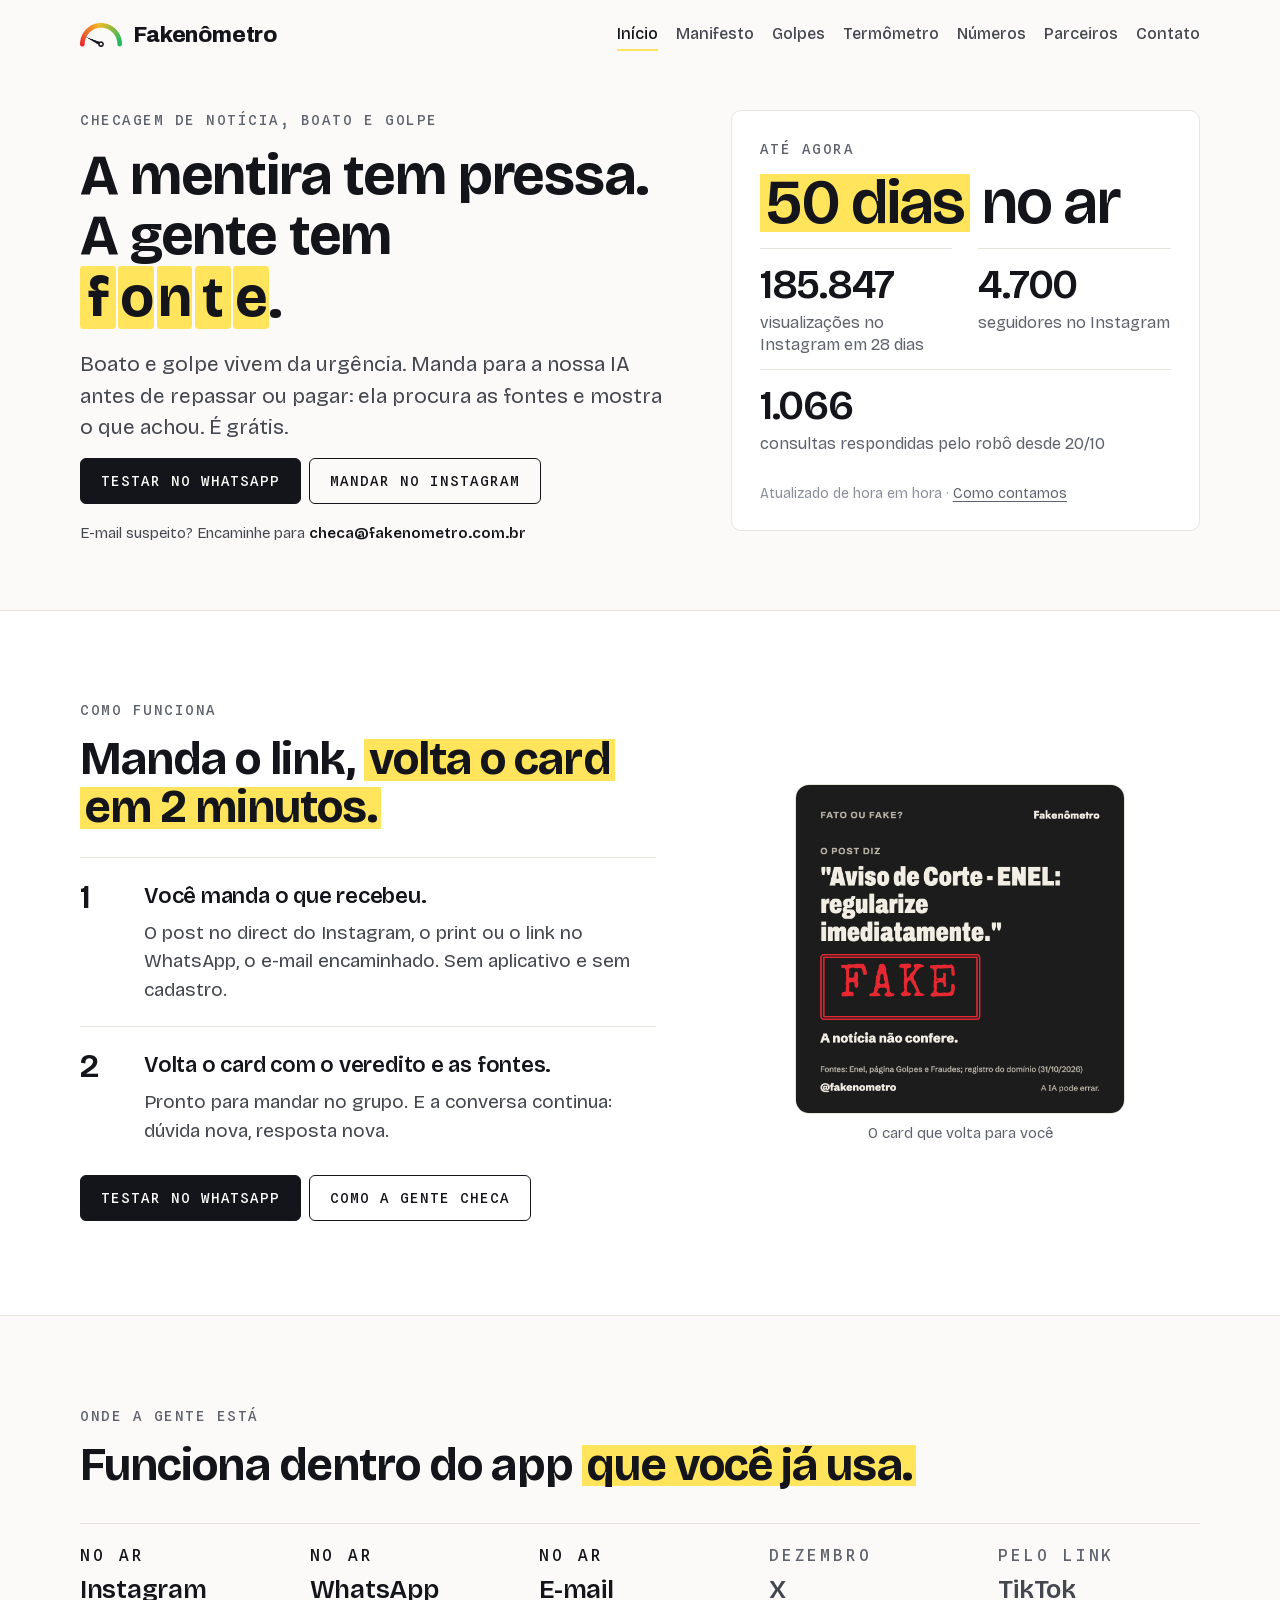
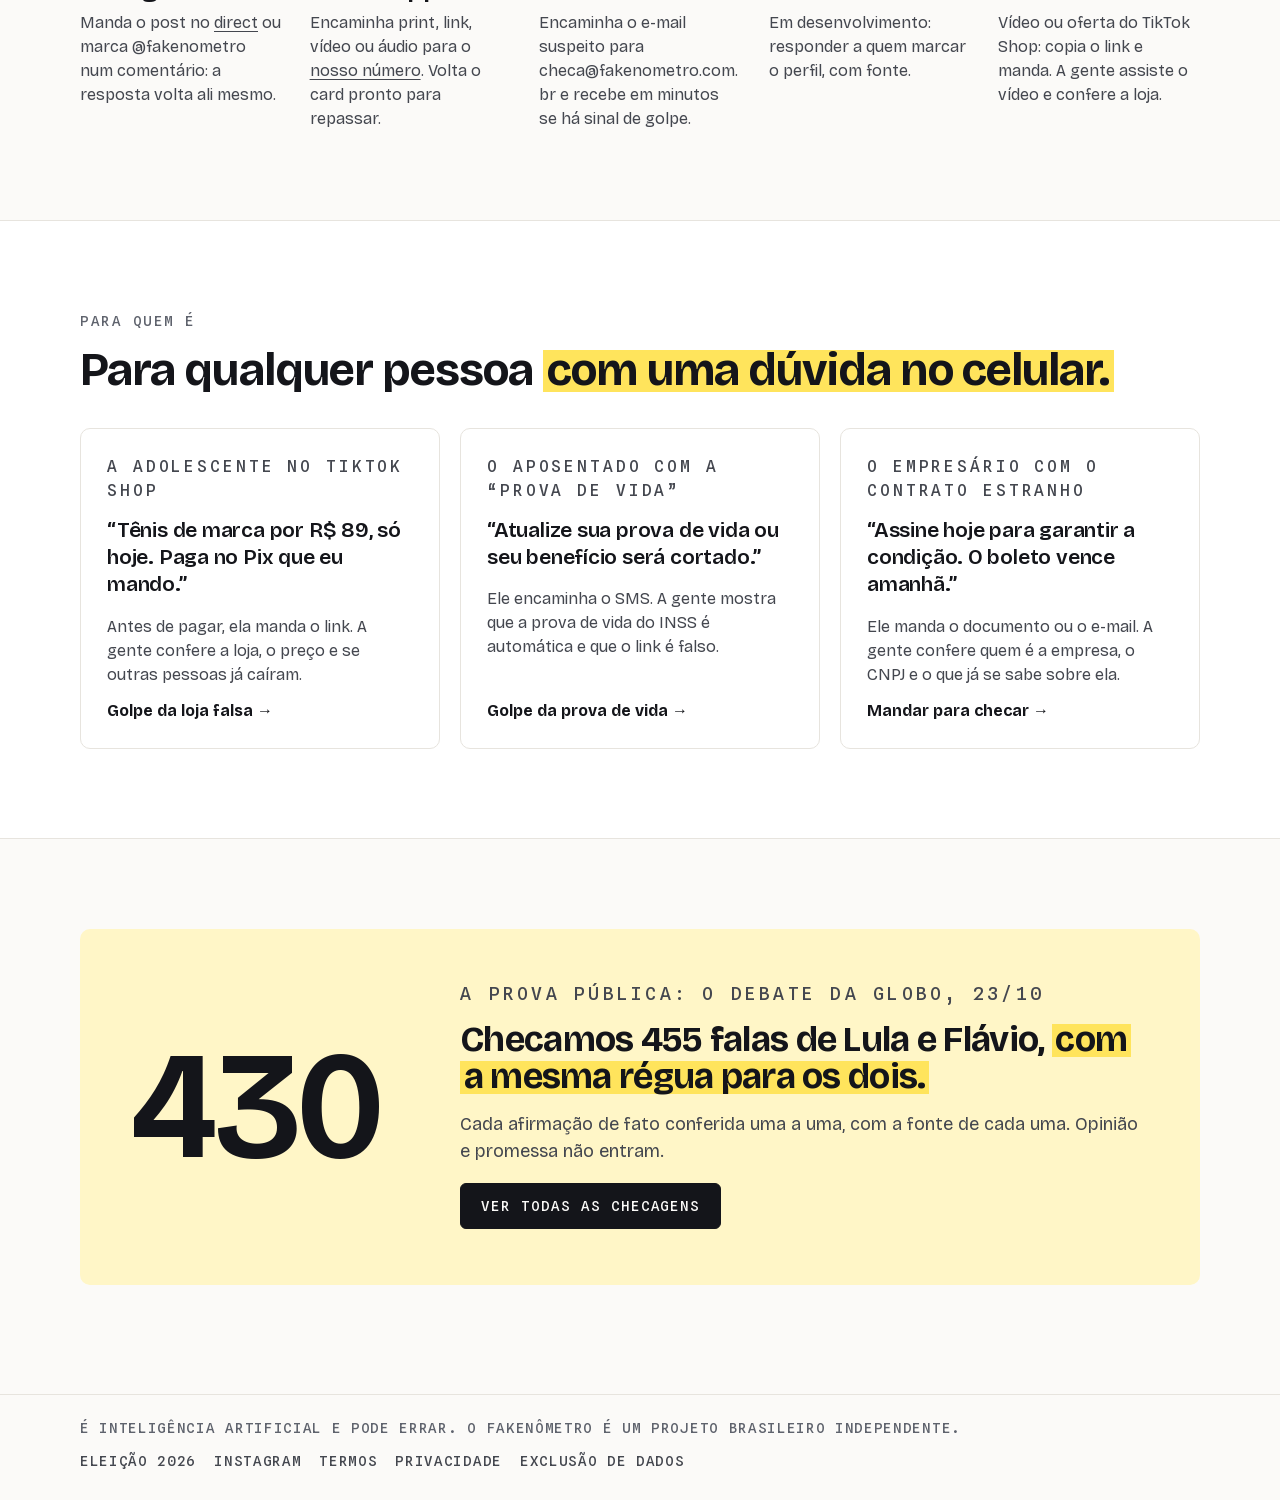
==== commit 447b30e1: "Home: sai a frase do quadro Até agora (Roberta: tira)" ====
--- a/index.html
+++ b/index.html
@@ -33,7 +33,6 @@
 <div style="grid-column:1/-1"><b id="cons">1.030</b><span>consultas respondidas pelo robô desde 20/10</span></div>
 </div>
 <p class="rod-q">Atualizado de hora em hora<span id="atual" hidden>18/11, 18:03</span> · <a href="/numeros/">Como contamos</a></p>
-<p class="nota-t">Grupo de WhatsApp não é bibliografia.</p>
 </div></section>
 
 <section class="faixa branca"><div class="miolo como">
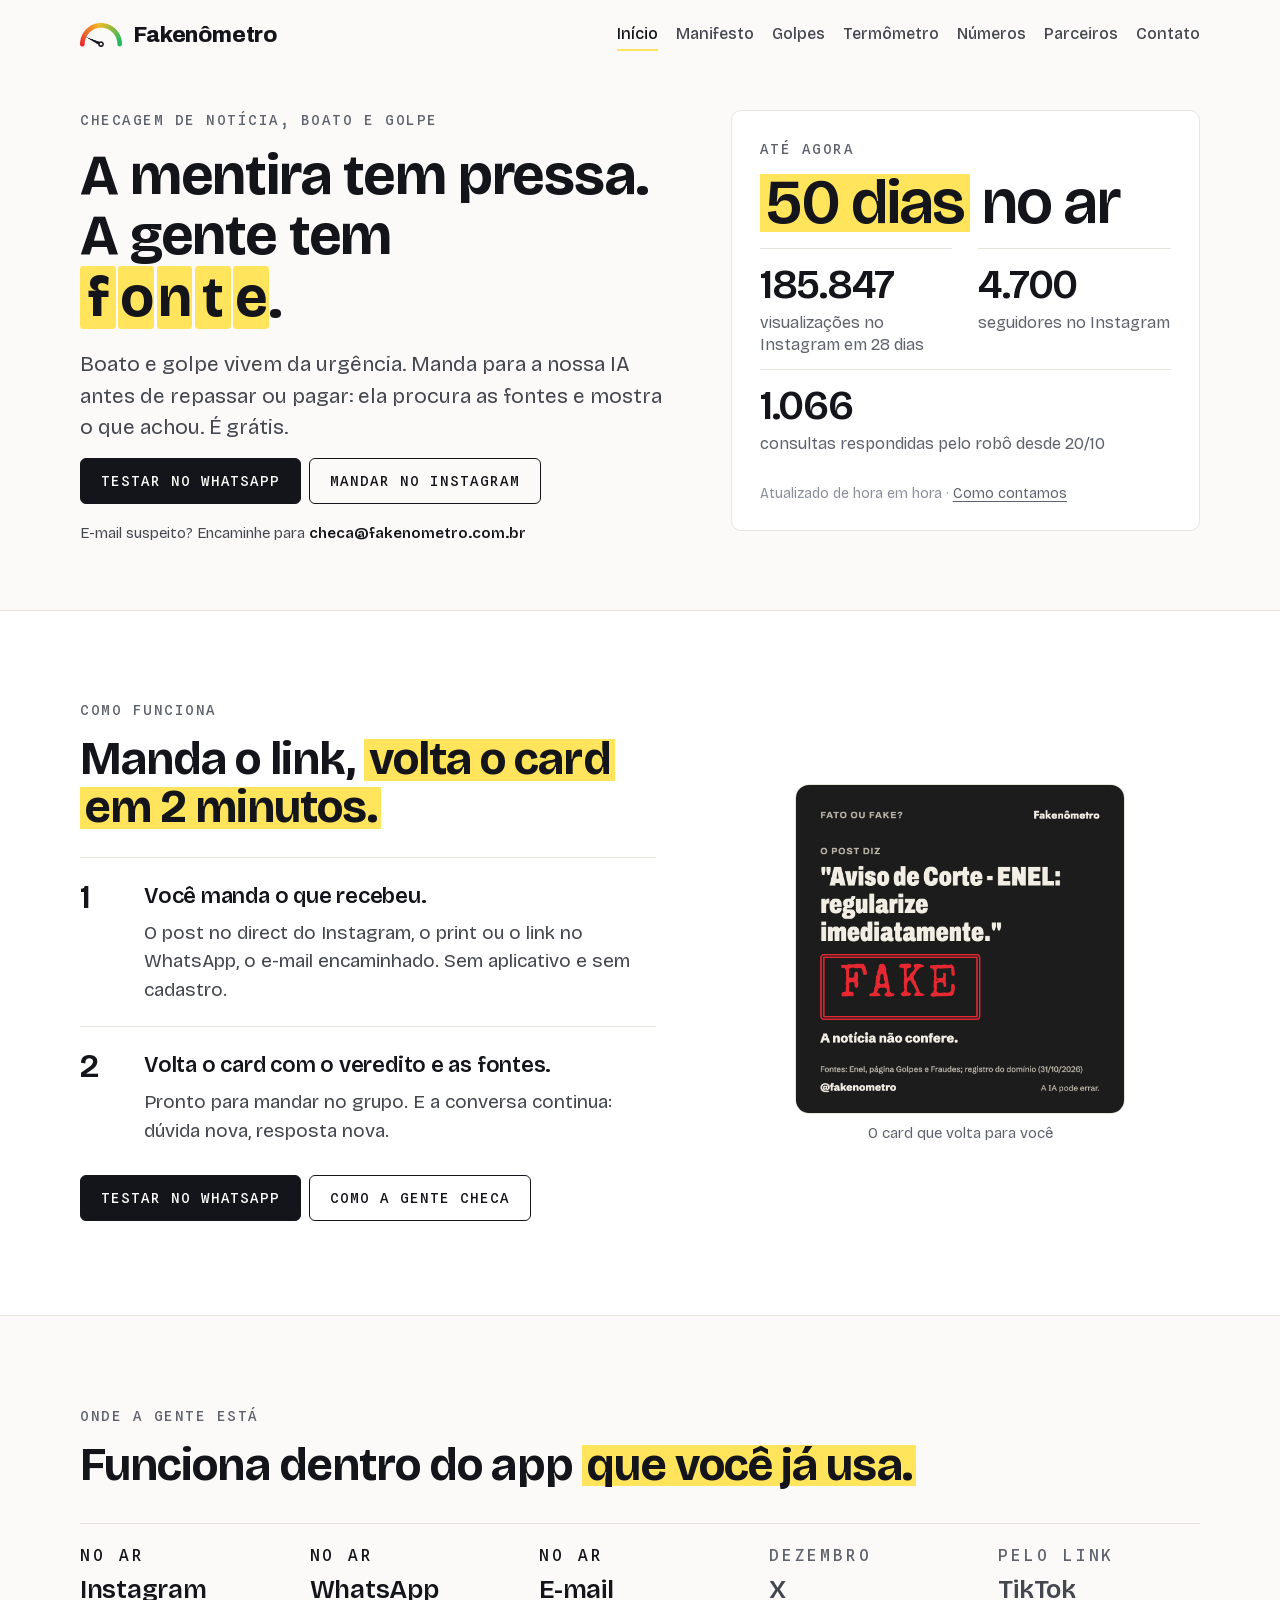
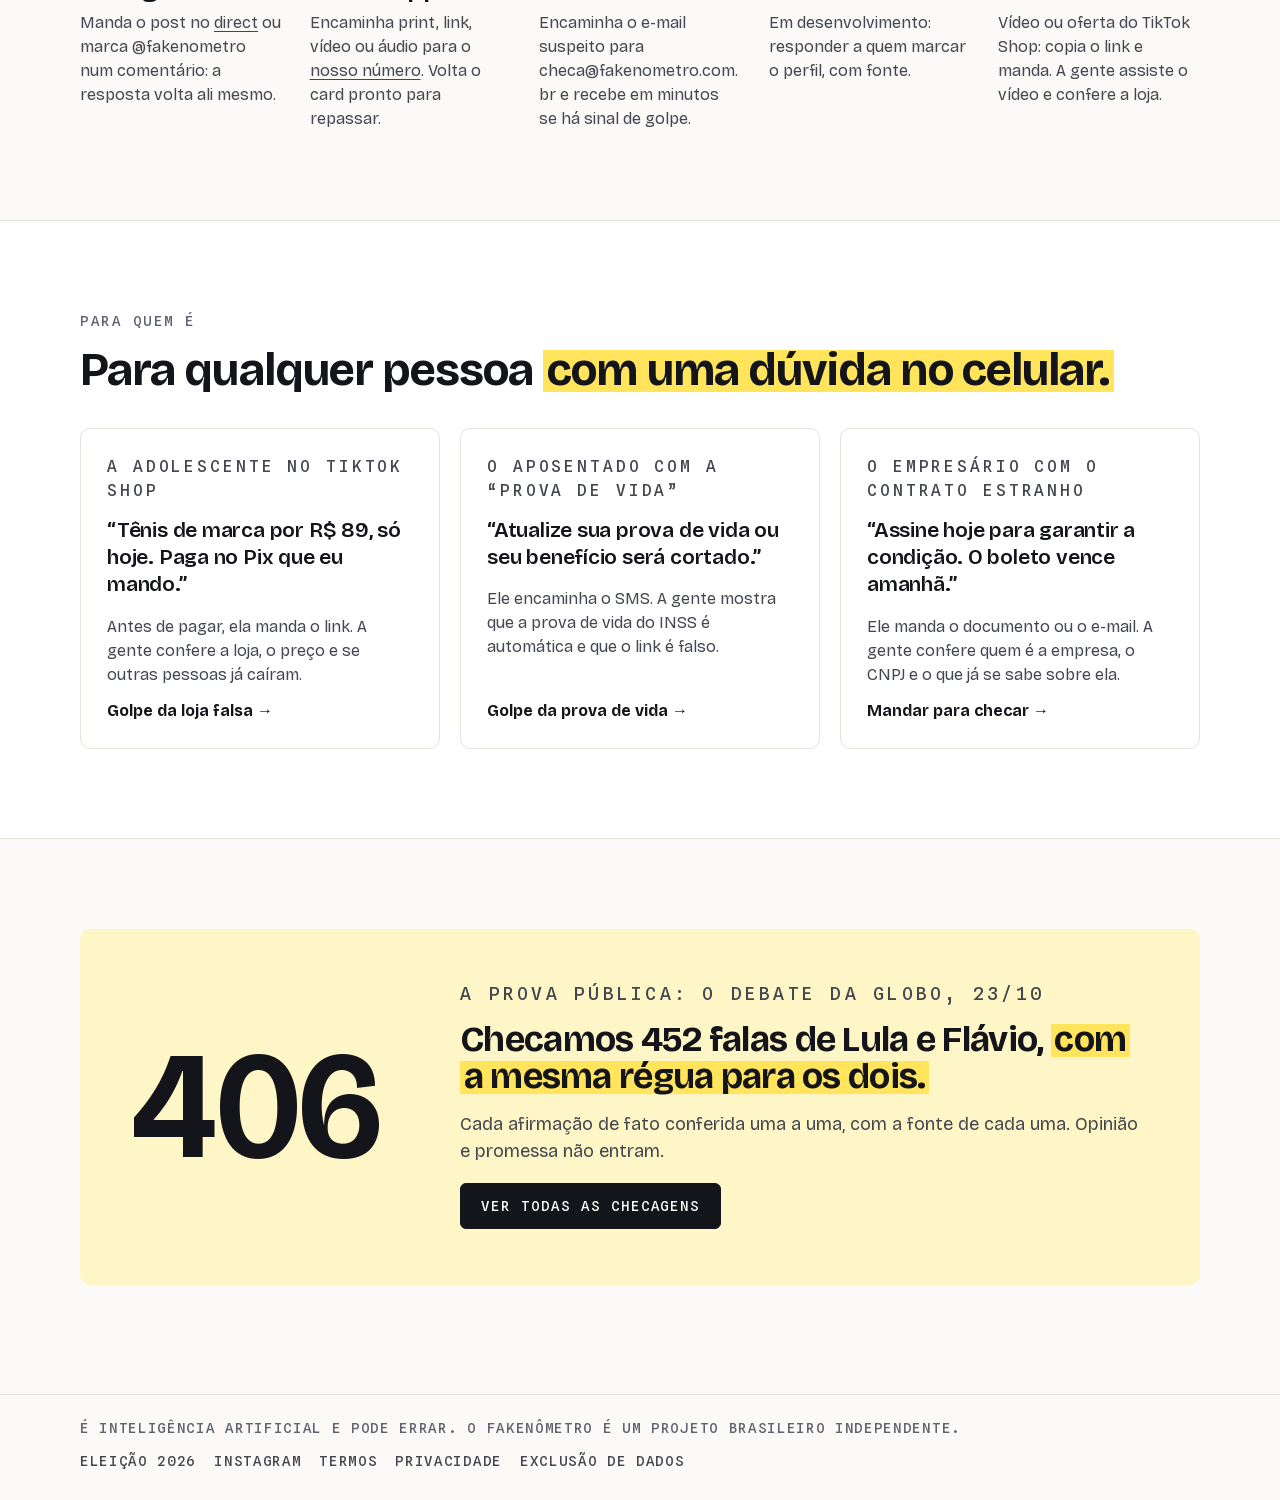
==== commit 341e1fe5: "Debate: página nova (cor 1, marcas nos maiores erros), 452 falas (fakenometro 41647b2); golpes: 90 f" ====
--- a/index.html
+++ b/index.html
@@ -69,9 +69,9 @@
 </div></section>
 
 <section class="faixa"><div class="miolo"><div class="debate-p">
-<p class="num" data-conta="455">455</p>
+<p class="num" data-conta="452">452</p>
 <div><p class="etiqueta">A prova pública: o debate da Globo, 23/10</p>
-<h2>Checamos 455 falas de Lula e Flávio, <span class="mt">com a mesma régua para os dois.</span></h2>
+<h2>Checamos 452 falas de Lula e Flávio, <span class="mt">com a mesma régua para os dois.</span></h2>
 <p>Cada afirmação de fato conferida uma a uma, com a fonte de cada uma. Opinião e promessa não entram.</p>
 <a class="botao" href="/debate/">Ver todas as checagens</a></div>
 </div></div></section>
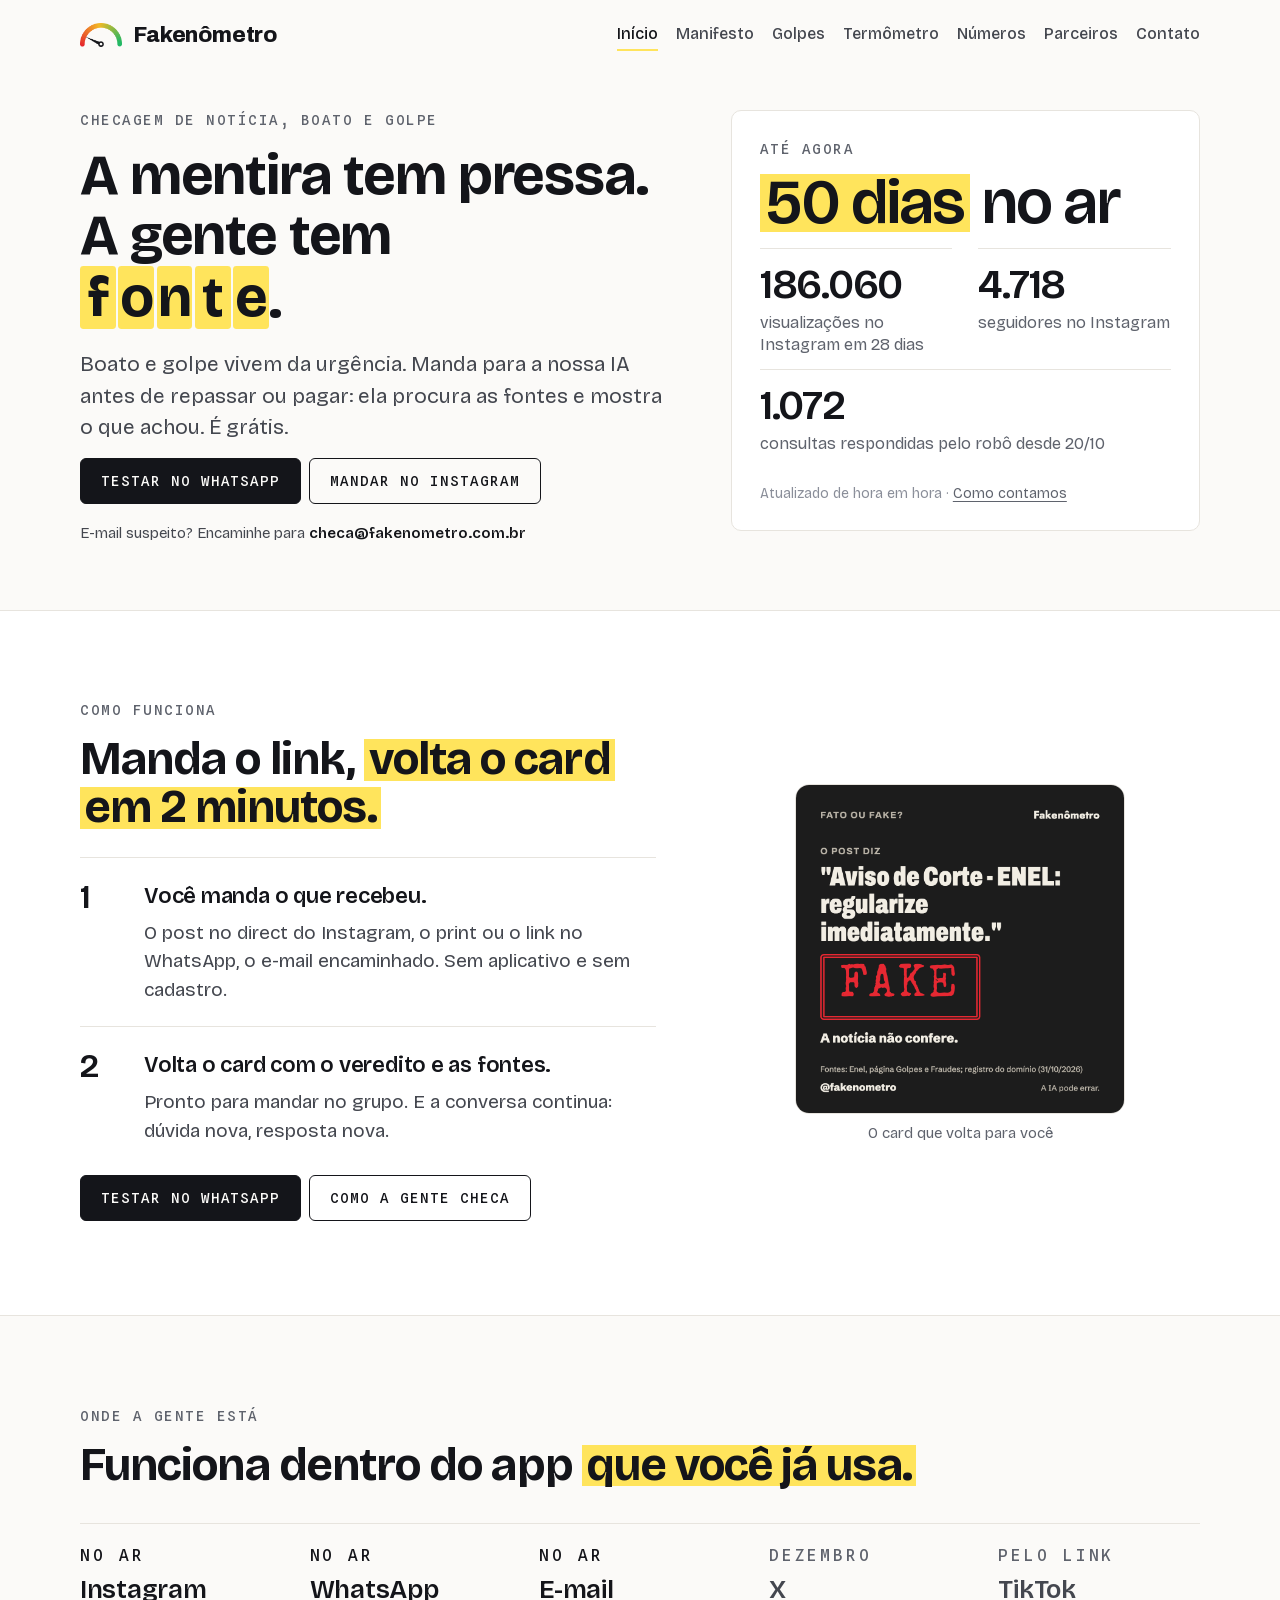
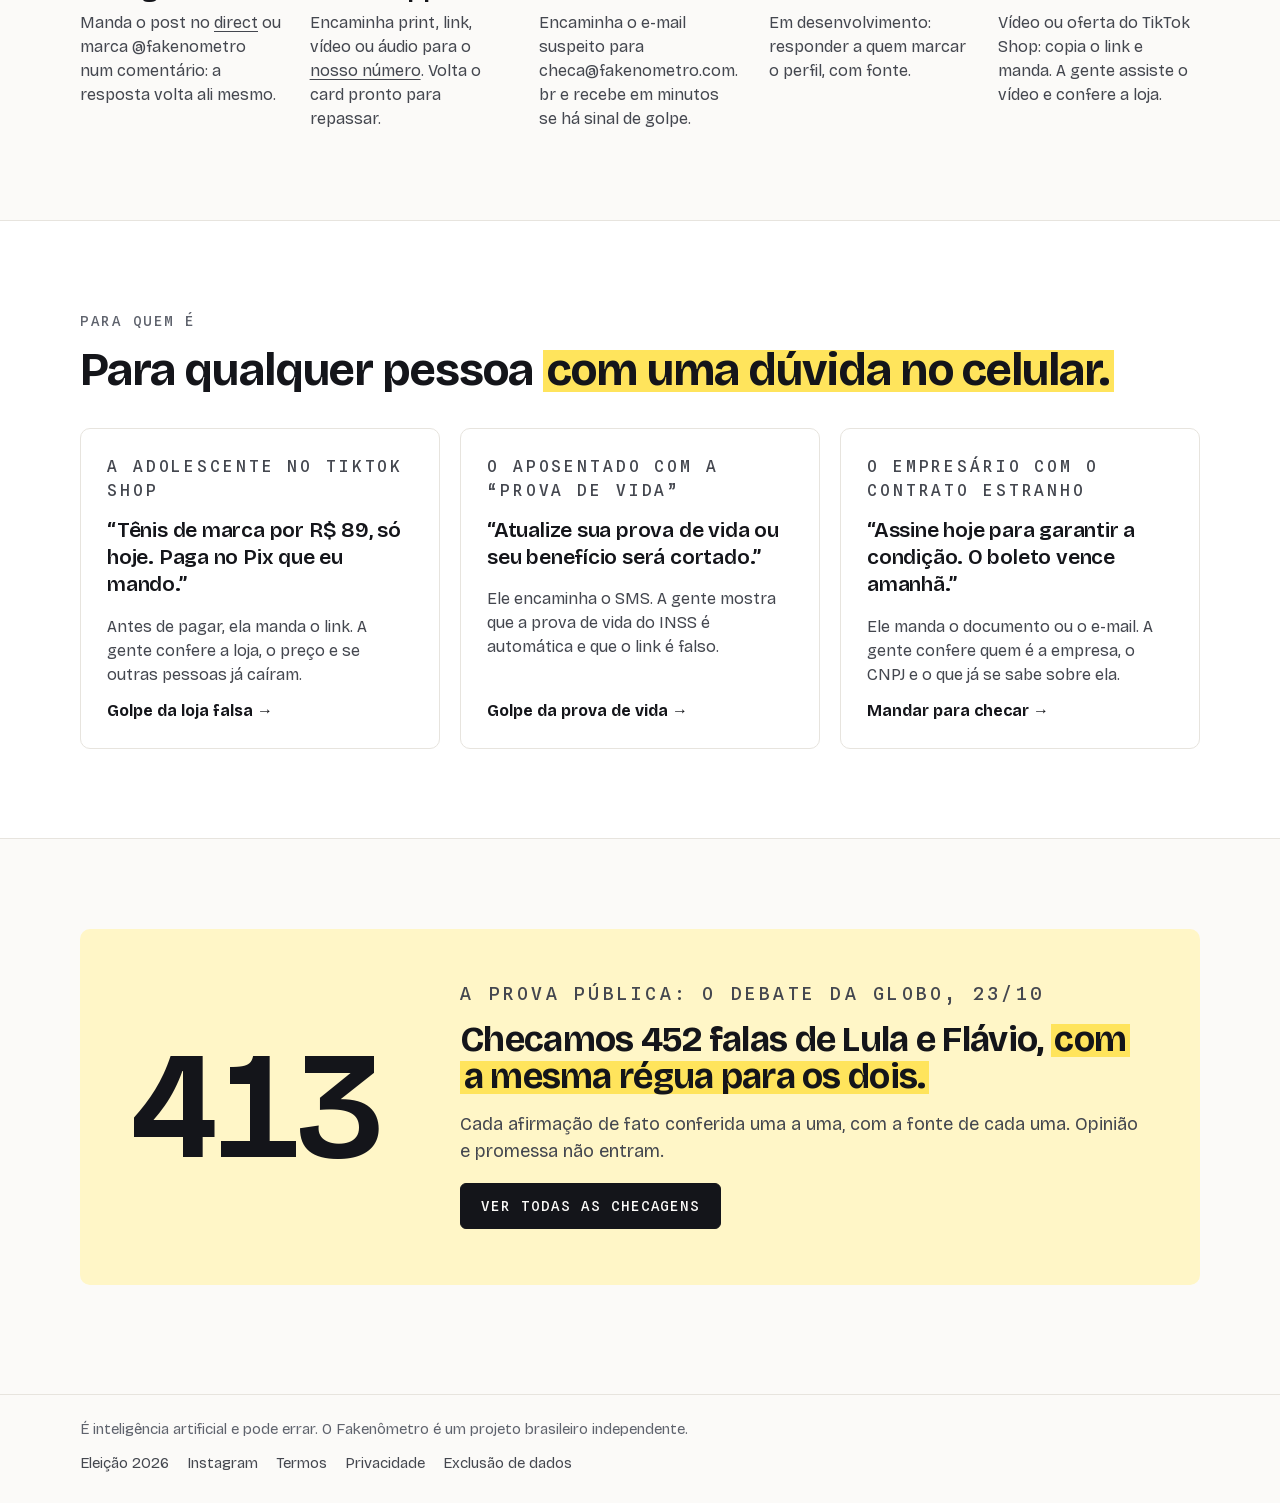
==== commit 85ba0bd6: "Celular: espaço logo/menu, rodapé, abas numa linha, botões lado a lado; debate (fakenometro 6d778b8)" ====
--- a/index.html
+++ b/index.html
@@ -22,7 +22,7 @@
 <p class="etiqueta">Checagem de notícia, boato e golpe</p>
 <h1>A mentira tem pressa.<br>A gente tem <span class="letreiro-c"><span class="letreiro" id="fx" aria-label="fonte"><i>f</i><i>o</i><i>n</i><i>t</i><i>e</i></span>.</span></h1>
 <p class="sub">Boato e golpe vivem da urgência. Manda para a nossa IA antes de repassar ou pagar: ela procura as fontes e mostra o que achou. É grátis.</p>
-<a class="botao" href="https://wa.me/5511925338619">Testar no WhatsApp</a><a class="botao sec" href="https://ig.me/m/fakenometro">Mandar no Instagram</a>
+<div class="botoes"><a class="botao" href="https://wa.me/5511925338619">Testar no WhatsApp</a><a class="botao sec" href="https://ig.me/m/fakenometro">Mandar no Instagram</a></div>
 <p class="mini" style="margin-top:14px;overflow-wrap:anywhere">E-mail suspeito? Encaminhe para <b>checa@fakenometro.com.br</b></p>
 </div><div class="cx">
 <p class="etiqueta">Até agora</p>
@@ -41,7 +41,7 @@
 <h2>Manda o link, <span class="mt">volta o card em 2 minutos.</span></h2>
 <div class="passo-c" style="margin-top:26px"><span class="num">1</span><p><b>Você manda o que recebeu.</b>O post no direct do Instagram, o print ou o link no WhatsApp, o e-mail encaminhado. Sem aplicativo e sem cadastro.</p></div>
 <div class="passo-c"><span class="num">2</span><p><b>Volta o card com o veredito e as fontes.</b>Pronto para mandar no grupo. E a conversa continua: dúvida nova, resposta nova.</p></div>
-<a class="botao" href="https://wa.me/5511925338619" style="margin-top:8px">Testar no WhatsApp</a><a class="botao sec" href="/termometro/">Como a gente checa</a>
+<div class="botoes"><a class="botao" href="https://wa.me/5511925338619" style="margin-top:8px">Testar no WhatsApp</a><a class="botao sec" href="/termometro/">Como a gente checa</a></div>
 </div>
 <div><figure class="card-ex"><img src="/marca/cards/card_fake.png" alt="Exemplo do card que o robô devolve" width="330"><figcaption>O card que volta para você</figcaption></figure></div>
 </div></section>
--- a/estilo.css
+++ b/estilo.css
@@ -275,3 +275,19 @@
 .etapas .etiqueta{font:600 15px var(--sans);letter-spacing:0;text-transform:none;color:var(--cinza);margin-bottom:6px}
 .email-c{font:600 clamp(18px,2vw,26px)/1.2 var(--sans);letter-spacing:-.01em;margin:0 0 14px;white-space:nowrap}
 @media(max-width:420px){.email-c{font-size:17px}}
+/* Ajustes da Roberta, 19/11, noite */
+footer .miolo{font:400 15px/1.6 var(--sans);letter-spacing:0;text-transform:none}
+.barras i.and{background:var(--papel);border:1.5px solid var(--tinta)}
+.nc{text-decoration-thickness:.045em}
+.tres{border-top:1.5px solid var(--tinta);padding-top:4px}.tres>div{border-top:0}
+.nq{white-space:nowrap}
+/* Só no celular (Roberta, 19/11, noite) */
+@media(max-width:700px){
+.topo{gap:22px}
+footer .miolo{font-size:14px}footer a{white-space:nowrap;margin:0 14px 0 0;display:inline-block}
+.abas-p{flex-wrap:nowrap;overflow-x:auto;-webkit-overflow-scrolling:touch;gap:18px;font:500 15px var(--sans);letter-spacing:0;text-transform:none;scrollbar-width:none}
+.abas-p::-webkit-scrollbar{display:none}
+.abas-p button{white-space:nowrap;flex:none}
+.botoes{display:grid;grid-template-columns:1fr 1fr;gap:8px;max-width:480px}
+.botoes .botao{margin:0!important;padding:14px 8px;letter-spacing:.06em;display:flex;align-items:center;justify-content:center;text-align:center;line-height:1.3}
+}
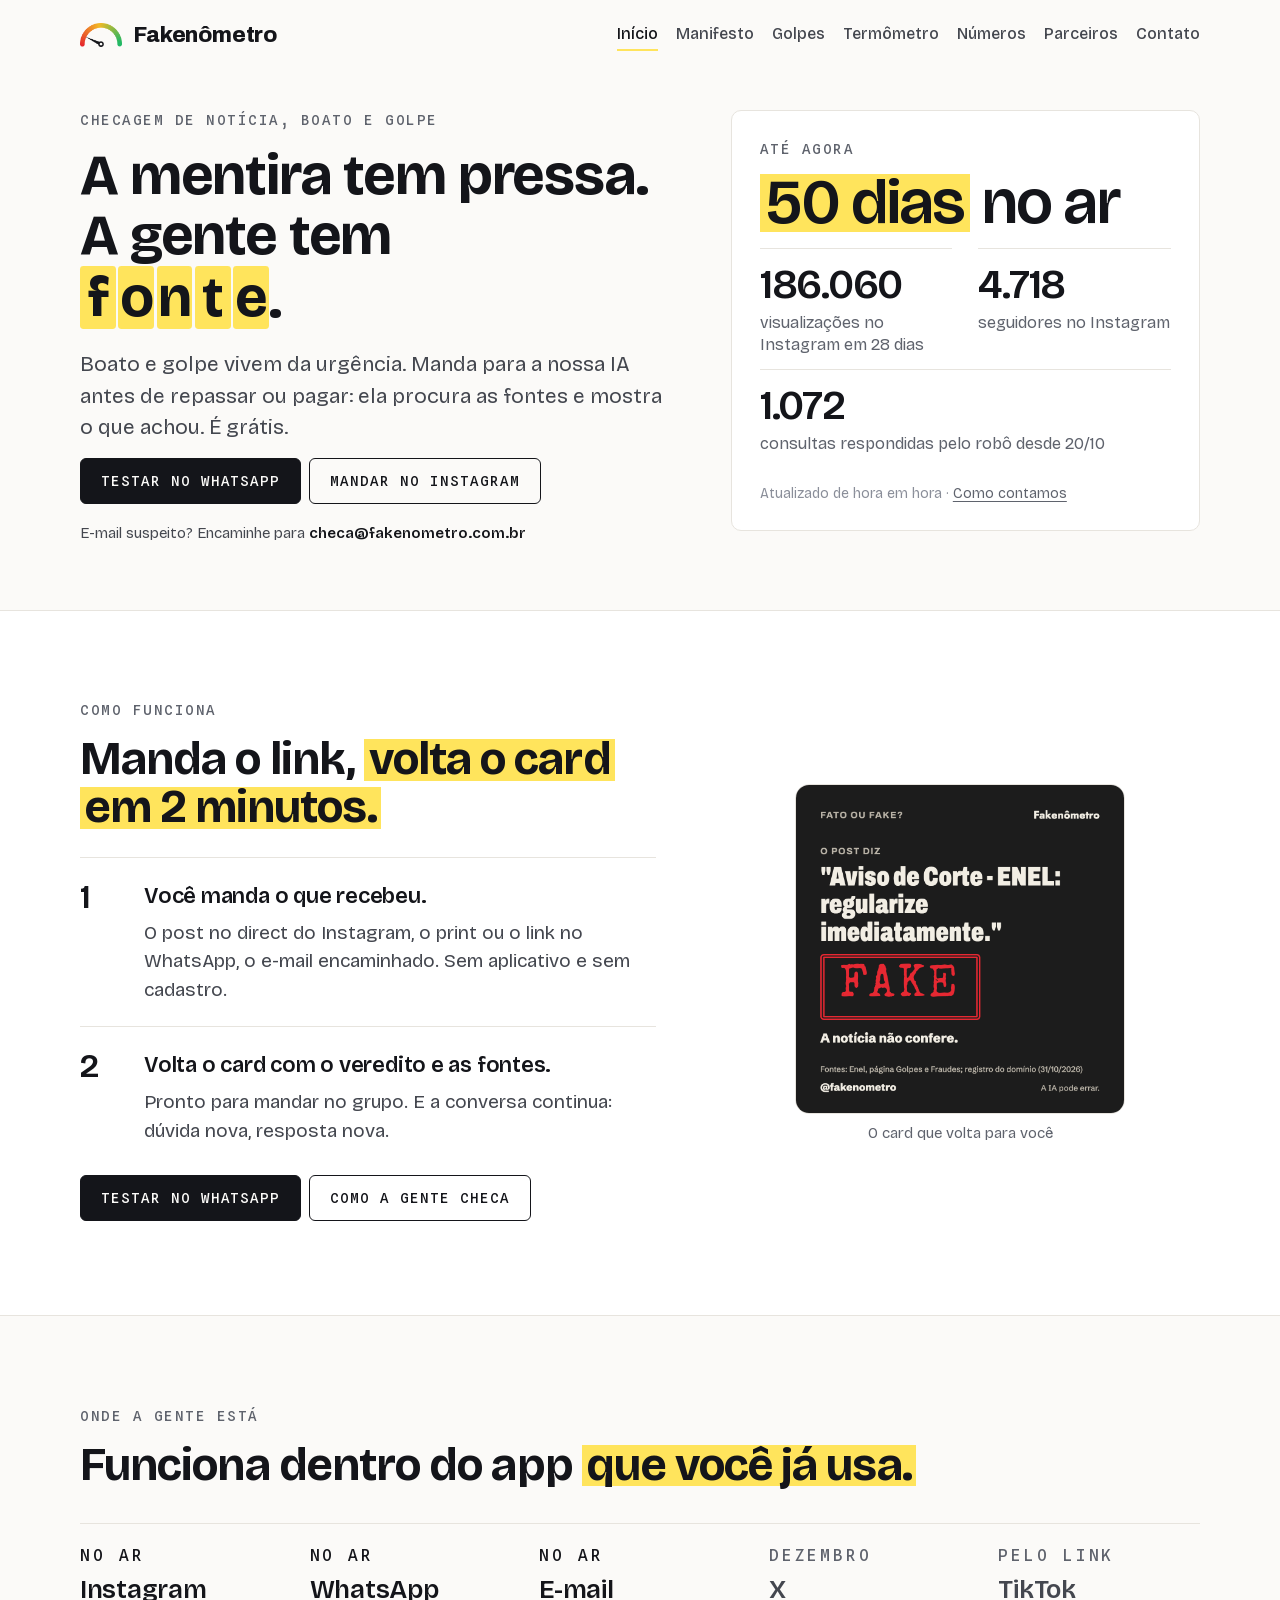
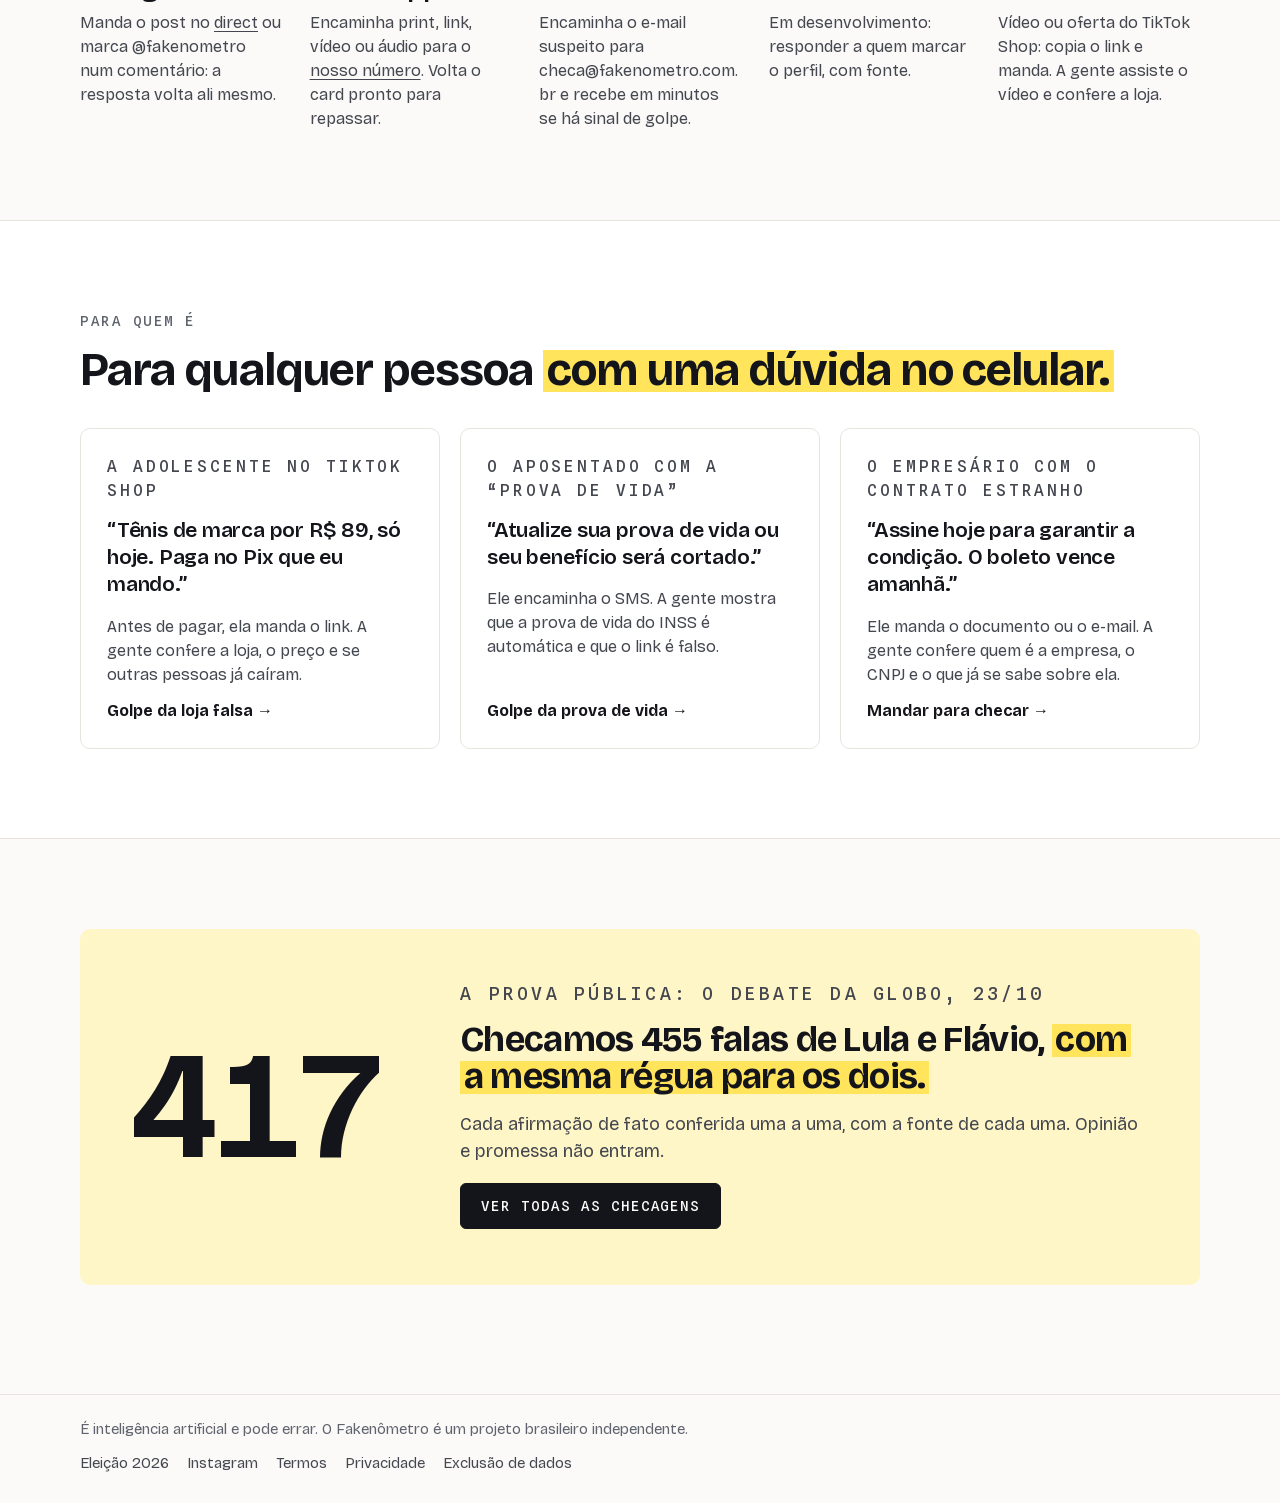
==== commit 8b670618: "Debate: 455 falas, 3 novas e #272 (fakenometro 2bc5edf) (Roberta: sim, publica)" ====
--- a/index.html
+++ b/index.html
@@ -69,9 +69,9 @@
 </div></section>
 
 <section class="faixa"><div class="miolo"><div class="debate-p">
-<p class="num" data-conta="452">452</p>
+<p class="num" data-conta="455">455</p>
 <div><p class="etiqueta">A prova pública: o debate da Globo, 23/10</p>
-<h2>Checamos 452 falas de Lula e Flávio, <span class="mt">com a mesma régua para os dois.</span></h2>
+<h2>Checamos 455 falas de Lula e Flávio, <span class="mt">com a mesma régua para os dois.</span></h2>
 <p>Cada afirmação de fato conferida uma a uma, com a fonte de cada uma. Opinião e promessa não entram.</p>
 <a class="botao" href="/debate/">Ver todas as checagens</a></div>
 </div></div></section>
--- a/estilo.css
+++ b/estilo.css
@@ -291,3 +291,27 @@
 .botoes{display:grid;grid-template-columns:1fr 1fr;gap:8px;max-width:480px}
 .botoes .botao{margin:0!important;padding:14px 8px;letter-spacing:.06em;display:flex;align-items:center;justify-content:center;text-align:center;line-height:1.3}
 }
+/* Celular: mais ar entre os blocos (Roberta, 19/11, noite: "tudo meio perto demais") */
+@media(max-width:700px){
+.faixa{padding-block:68px}
+.capa{gap:44px;padding-bottom:52px}
+.como{gap:44px}
+[data-aba],.corpo-p{padding-top:36px;padding-bottom:56px}
+h2{margin-bottom:22px}
+.etiqueta{margin-bottom:18px}
+.sub{margin-bottom:28px}
+.pessoas,.tres,.etapas,.canais,.quatro{gap:34px}
+.passo-c{padding:28px 0}
+.contagem>div{padding:20px 0 18px}
+.cx{padding:22px}
+.botoes{margin-top:8px}
+footer{margin-top:40px}
+}
+/* Celular: Como funciona alinhado à margem (Roberta, 19/11, noite: "feio a diagramação dessa parte") */
+@media(max-width:700px){
+.passo-c{display:block}
+.passo-c .num{float:left;font:600 22px/1.3 var(--sans);letter-spacing:-.01em;margin-right:10px}
+.passo-c p b{font-size:22px;line-height:1.3;margin-bottom:8px}
+.passo-c p{font-size:17px}
+.como .card-ex{margin:0}.como .card-ex figcaption{text-align:left}
+}
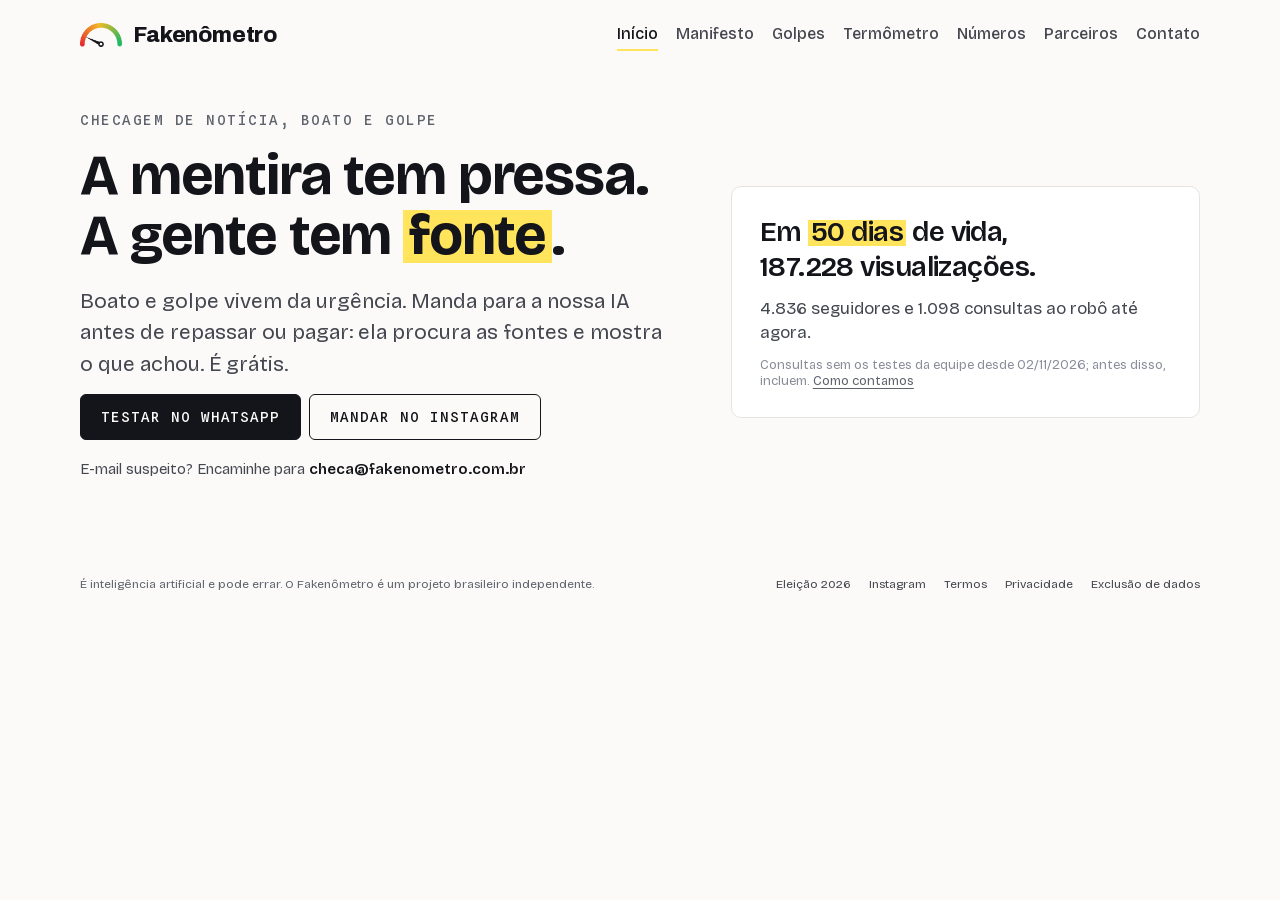
==== commit c2953264: "Inicio enxuto: fonte fixo com amarelo entrando, quadro no formato original, sem Como funciona, Onde " ====
--- a/index.html
+++ b/index.html
@@ -20,71 +20,19 @@
 <main>
 <section class="capa"><div>
 <p class="etiqueta">Checagem de notícia, boato e golpe</p>
-<h1>A mentira tem pressa.<br>A gente tem <span class="letreiro-c"><span class="letreiro" id="fx" aria-label="fonte"><i>f</i><i>o</i><i>n</i><i>t</i><i>e</i></span>.</span></h1>
+<h1>A mentira tem pressa.<br>A gente tem <span class="mt">fonte</span>.</h1>
 <p class="sub">Boato e golpe vivem da urgência. Manda para a nossa IA antes de repassar ou pagar: ela procura as fontes e mostra o que achou. É grátis.</p>
 <div class="botoes"><a class="botao" href="https://wa.me/5511925338619">Testar no WhatsApp</a><a class="botao sec" href="https://ig.me/m/fakenometro">Mandar no Instagram</a></div>
 <p class="mini" style="margin-top:14px;overflow-wrap:anywhere">E-mail suspeito? Encaminhe para <b>checa@fakenometro.com.br</b></p>
 </div><div class="cx">
-<p class="etiqueta">Até agora</p>
-<div class="contagem">
-<div><b><span class="mt"><span id="dias">33</span> dias</span> no ar</b></div>
-<div><b id="vis">184.101</b><span>visualizações no Instagram em 28 dias</span></div>
-<div><b id="seg">4.564</b><span>seguidores no Instagram</span></div>
-<div style="grid-column:1/-1"><b id="cons">1.030</b><span>consultas respondidas pelo robô desde 20/10</span></div>
-</div>
-<p class="rod-q">Atualizado de hora em hora<span id="atual" hidden>18/11, 18:03</span> · <a href="/numeros/">Como contamos</a></p>
+<div class="fr">Em <span class="mt"><span id="dias">34</span> dias</span> de vida,<br><span id="vis">184.101</span> visualizações.</div>
+<p class="pq2"><span id="seg">4.564</span> seguidores e <span id="cons">1.030</span> consultas ao robô até agora.</p>
+<p class="rod-q">Consultas sem os testes da equipe desde 02/11/2026; antes disso, incluem. <a href="/numeros/">Como contamos</a><span id="atual" hidden>18/11, 18:03</span></p>
 </div></section>
-
-<section class="faixa branca"><div class="miolo como">
-<div>
-<p class="etiqueta">Como funciona</p>
-<h2>Manda o link, <span class="mt">volta o card em 2 minutos.</span></h2>
-<div class="passo-c" style="margin-top:26px"><span class="num">1</span><p><b>Você manda o que recebeu.</b>O post no direct do Instagram, o print ou o link no WhatsApp, o e-mail encaminhado. Sem aplicativo e sem cadastro.</p></div>
-<div class="passo-c"><span class="num">2</span><p><b>Volta o card com o veredito e as fontes.</b>Pronto para mandar no grupo. E a conversa continua: dúvida nova, resposta nova.</p></div>
-<div class="botoes"><a class="botao" href="https://wa.me/5511925338619" style="margin-top:8px">Testar no WhatsApp</a><a class="botao sec" href="/termometro/">Como a gente checa</a></div>
-</div>
-<div><figure class="card-ex"><img src="/marca/cards/card_fake.png" alt="Exemplo do card que o robô devolve" width="330"><figcaption>O card que volta para você</figcaption></figure></div>
-</div></section>
-
-<section class="faixa"><div class="miolo">
-<p class="etiqueta">Onde a gente está</p>
-<h2>Funciona dentro do app <span class="mt">que você já usa.</span></h2>
-<div class="canais">
-<div><p class="etiqueta">No ar</p><h3>Instagram</h3><p>Manda o post no <a href="https://ig.me/m/fakenometro">direct</a> ou marca @fakenometro num comentário: a resposta volta ali mesmo.</p></div>
-<div><p class="etiqueta">No ar</p><h3>WhatsApp</h3><p>Encaminha print, link, vídeo ou áudio para o <a href="https://wa.me/5511925338619">nosso número</a>. Volta o card pronto para repassar.</p></div>
-<div><p class="etiqueta">No ar</p><h3>E-mail</h3><p>Encaminha o e-mail suspeito para checa@fakenometro.com.br e recebe em minutos se há sinal de golpe.</p></div>
-<div class="depois"><p class="etiqueta">Dezembro</p><h3>X</h3><p>Em desenvolvimento: responder a quem marcar o perfil, com fonte.</p></div>
-<div class="depois"><p class="etiqueta">Pelo link</p><h3>TikTok</h3><p>Vídeo ou oferta do TikTok Shop: copia o link e manda. A gente assiste o vídeo e confere a loja.</p></div>
-</div>
-</div></section>
-
-<section class="faixa branca"><div class="miolo">
-<p class="etiqueta">Para quem é</p>
-<h2>Para qualquer pessoa <span class="mt">com uma dúvida no celular.</span></h2>
-<div class="pessoas">
-<div class="pessoa sobe"><p class="etiqueta">A adolescente no TikTok Shop</p><p class="msg">“Tênis de marca por R$ 89, só hoje. Paga no Pix que eu mando.”</p><p>Antes de pagar, ela manda o link. A gente confere a loja, o preço e se outras pessoas já caíram.</p><a href="/golpes/#falsa-venda">Golpe da loja falsa</a></div>
-<div class="pessoa sobe"><p class="etiqueta">O aposentado com a “prova de vida”</p><p class="msg">“Atualize sua prova de vida ou seu benefício será cortado.”</p><p>Ele encaminha o SMS. A gente mostra que a prova de vida do INSS é automática e que o link é falso.</p><a href="/golpes/#falsa-prova-de-vida">Golpe da prova de vida</a></div>
-<div class="pessoa sobe"><p class="etiqueta">O empresário com o contrato estranho</p><p class="msg">“Assine hoje para garantir a condição. O boleto vence amanhã.”</p><p>Ele manda o documento ou o e-mail. A gente confere quem é a empresa, o CNPJ e o que já se sabe sobre ela.</p><a href="https://wa.me/5511925338619">Mandar para checar</a></div>
-</div>
-</div></section>
-
-<section class="faixa"><div class="miolo"><div class="debate-p">
-<p class="num" data-conta="455">455</p>
-<div><p class="etiqueta">A prova pública: o debate da Globo, 23/10</p>
-<h2>Checamos 455 falas de Lula e Flávio, <span class="mt">com a mesma régua para os dois.</span></h2>
-<p>Cada afirmação de fato conferida uma a uma, com a fonte de cada uma. Opinião e promessa não entram.</p>
-<a class="botao" href="/debate/">Ver todas as checagens</a></div>
-</div></div></section>
 </main>
 <footer id="contato"><div class="miolo"><p>É inteligência artificial e pode errar. O Fakenômetro é um projeto brasileiro independente.</p>
 <p><a href="/debate/">Eleição 2026</a><a href="https://www.instagram.com/fakenometro/">Instagram</a><a href="/termos">Termos</a><a href="/privacidade">Privacidade</a><a href="/exclusao-de-dados">Exclusão de dados</a></p></div></footer></body></html>
 <script>
-const P=["fonte","prova","documento","dado","registro","evidência"],F=document.getElementById("fx"),L="abcdefghijlmnoprstuvxz";let n=0;
-const calmo=matchMedia("(prefers-reduced-motion:reduce)").matches;
-function mostra(p){F.setAttribute("aria-label",p);if(calmo){F.innerHTML=[...p].map(c=>`<i>${c}</i>`).join("");return}
-F.innerHTML=[...p].map(()=>`<i>${L[Math.random()*L.length|0]}</i>`).join("");[...F.children].forEach((c,k)=>{let g=0;const para=4+k*2;const t=setInterval(()=>{g++;if(g>=para){c.textContent=p[k];clearInterval(t)}else c.textContent=L[Math.random()*L.length|0]},35)})}
-function roda(){n=(n+1)%P.length;mostra(P[n]);setTimeout(roda,P[n]==="fonte"?3000:1500)}
-setTimeout(roda,2500);
 const h=new Date(),e=i=>document.getElementById(i),N=x=>Math.round(x).toLocaleString("pt-BR");
 e("dias").textContent=Math.floor((Date.UTC(h.getFullYear(),h.getMonth(),h.getDate())-Date.UTC(2026,9,17))/864e5);
 fetch("/numeros/dados.json",{cache:"no-store"}).then(r=>r.json()).then(d=>{e("vis").textContent=N(d.t28.views);e("seg").textContent=N(d.seguidores);e("cons").textContent=N(d.total_publico);e("atual").textContent=d.atualizado_em.slice(8,10)+"/"+d.atualizado_em.slice(5,7)+", "+d.atualizado_em.slice(11,16)}).catch(()=>{});
--- a/estilo.css
+++ b/estilo.css
@@ -315,3 +315,15 @@
 .passo-c p{font-size:17px}
 .como .card-ex{margin:0}.como .card-ex figcaption{text-align:left}
 }
+/* 19/11 (Roberta): "fonte" fixo com o amarelo entrando ao abrir a página; quadro no formato da versão original, menor */
+.capa h1 .mt{transition-duration:.9s;transition-delay:.5s}
+.cx .fr{font:600 clamp(22px,2.3vw,28px)/1.25 var(--sans);letter-spacing:-.02em;color:var(--tinta)}
+.cx .pq2{font:400 17px/1.4 var(--sans);color:var(--corpo);margin:12px 0 0}
+.cx .rod-q{font-size:13px;margin-top:12px}
+/* 20/11 (Roberta): quadro centralizado na altura do texto da esquerda; rodapé com letra menor */
+.capa{align-items:center}
+footer .miolo,footer a{font-size:12px}
+/* 20/11 (Roberta): rodapé sem a linha de cima e com as duas linhas de texto mais juntas */
+footer{border-top:0}
+footer .miolo{row-gap:2px;padding-top:10px}
+footer p{line-height:1.4}
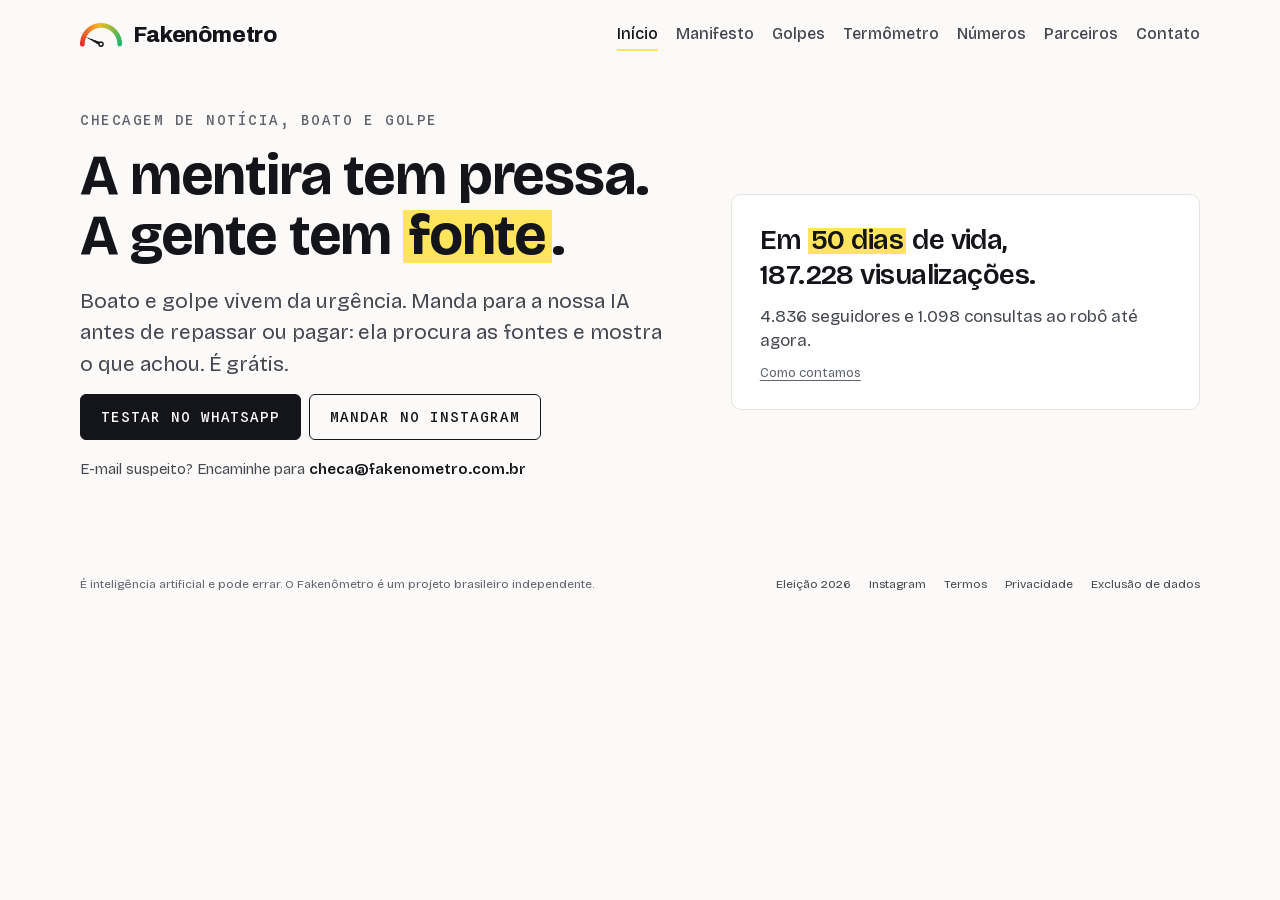
==== commit 153104db: "Inicio: sai a frase sobre testes da equipe do quadro; fica o link Como contamos (Roberta, 20/11)" ====
--- a/index.html
+++ b/index.html
@@ -27,7 +27,7 @@
 </div><div class="cx">
 <div class="fr">Em <span class="mt"><span id="dias">34</span> dias</span> de vida,<br><span id="vis">184.101</span> visualizações.</div>
 <p class="pq2"><span id="seg">4.564</span> seguidores e <span id="cons">1.030</span> consultas ao robô até agora.</p>
-<p class="rod-q">Consultas sem os testes da equipe desde 02/11/2026; antes disso, incluem. <a href="/numeros/">Como contamos</a><span id="atual" hidden>18/11, 18:03</span></p>
+<p class="rod-q"><a href="/numeros/">Como contamos</a><span id="atual" hidden>18/11, 18:03</span></p>
 </div></section>
 </main>
 <footer id="contato"><div class="miolo"><p>É inteligência artificial e pode errar. O Fakenômetro é um projeto brasileiro independente.</p>
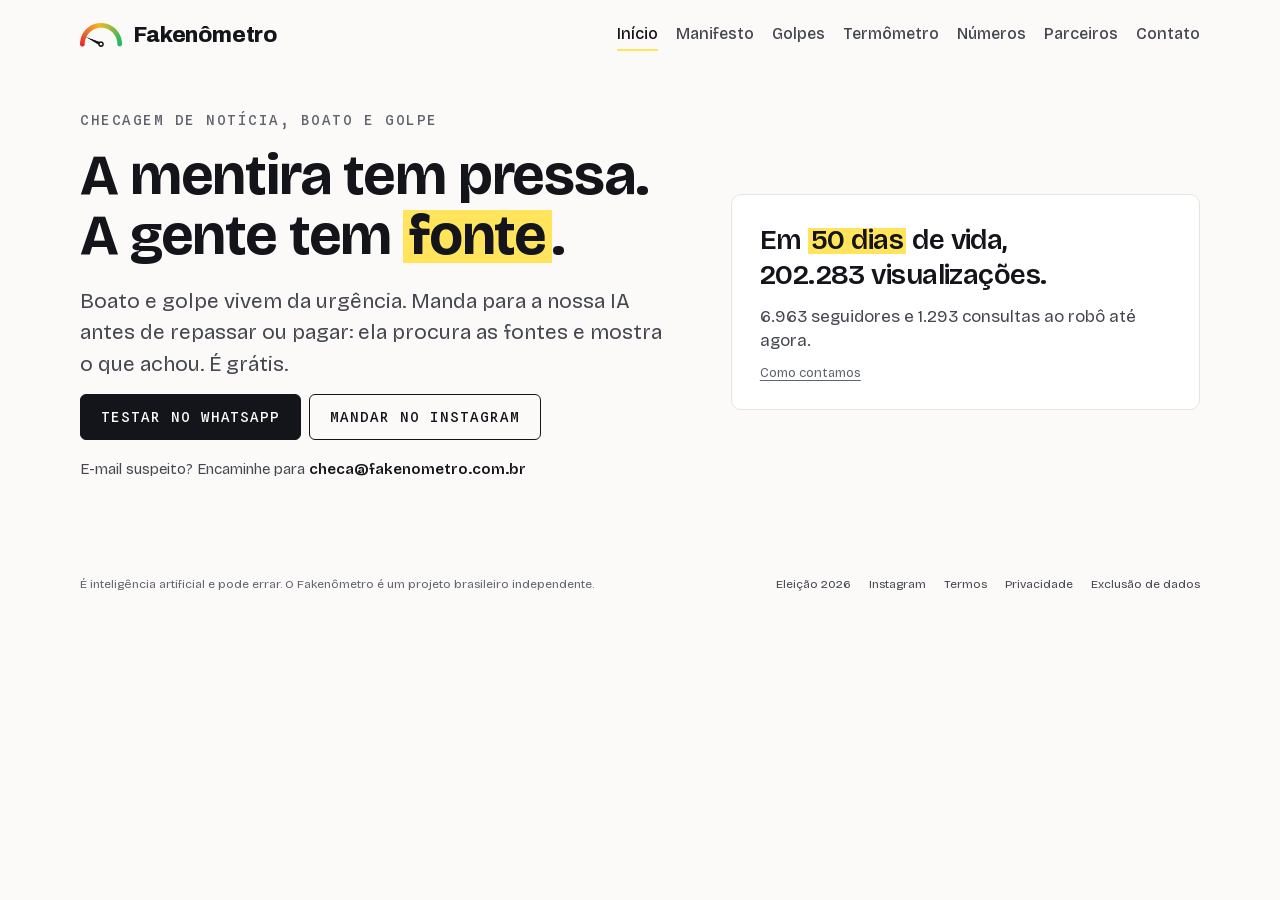
==== commit 423f9791: "Debate: 23 itens com selo de erro revistos (fakenometro a93a697; Roberta, 26/11: 1 e 2)" ====
--- a/index.html
+++ b/index.html
@@ -25,7 +25,7 @@
 <div class="botoes"><a class="botao" href="https://wa.me/5511925338619">Testar no WhatsApp</a><a class="botao sec" href="https://ig.me/m/fakenometro">Mandar no Instagram</a></div>
 <p class="mini" style="margin-top:14px;overflow-wrap:anywhere">E-mail suspeito? Encaminhe para <b>checa@fakenometro.com.br</b></p>
 </div><div class="cx">
-<div class="fr">Em <span class="mt"><span id="dias">34</span> dias</span> de vida,<br><span id="vis">184.101</span> visualizações.</div>
+<div class="fr">Em <span class="mt"><span id="dias">40</span> dias</span> de vida,<br><span id="vis">184.101</span> visualizações.</div>
 <p class="pq2"><span id="seg">4.564</span> seguidores e <span id="cons">1.030</span> consultas ao robô até agora.</p>
 <p class="rod-q"><a href="/numeros/">Como contamos</a><span id="atual" hidden>18/11, 18:03</span></p>
 </div></section>
